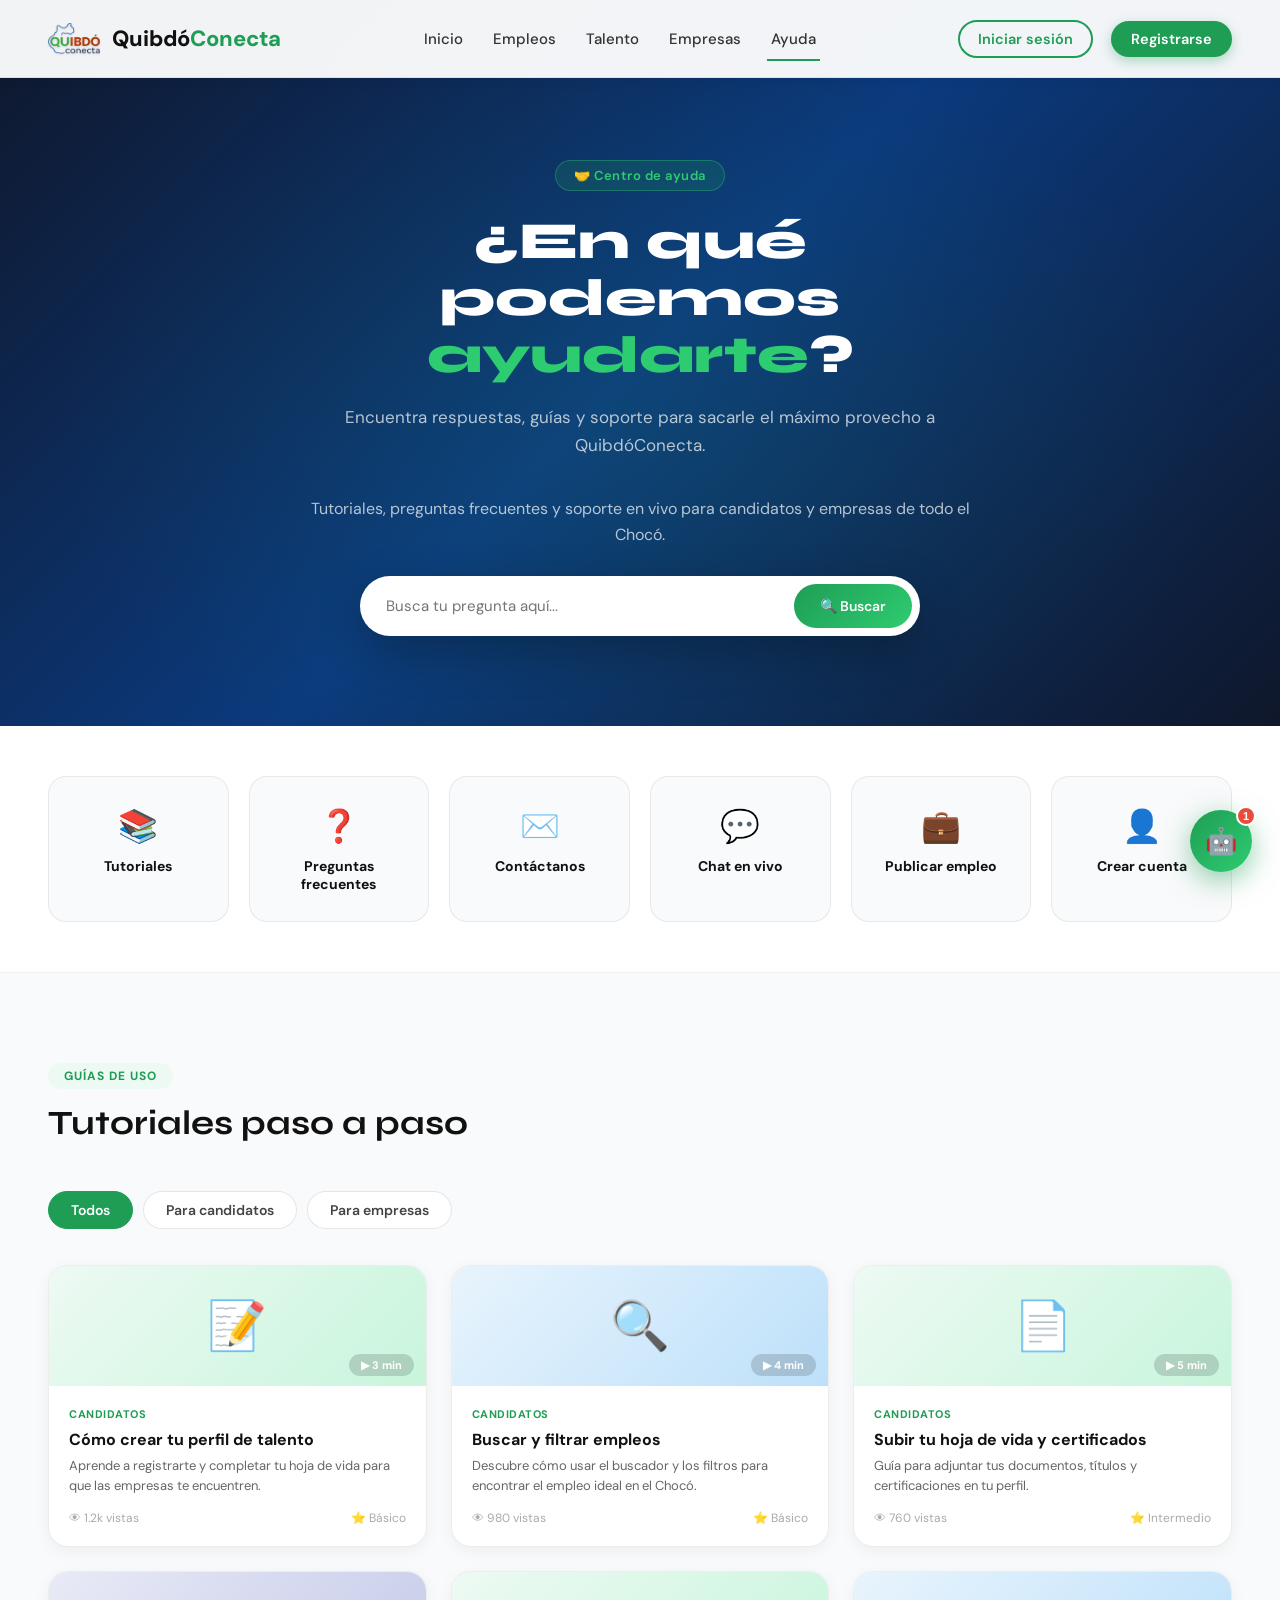
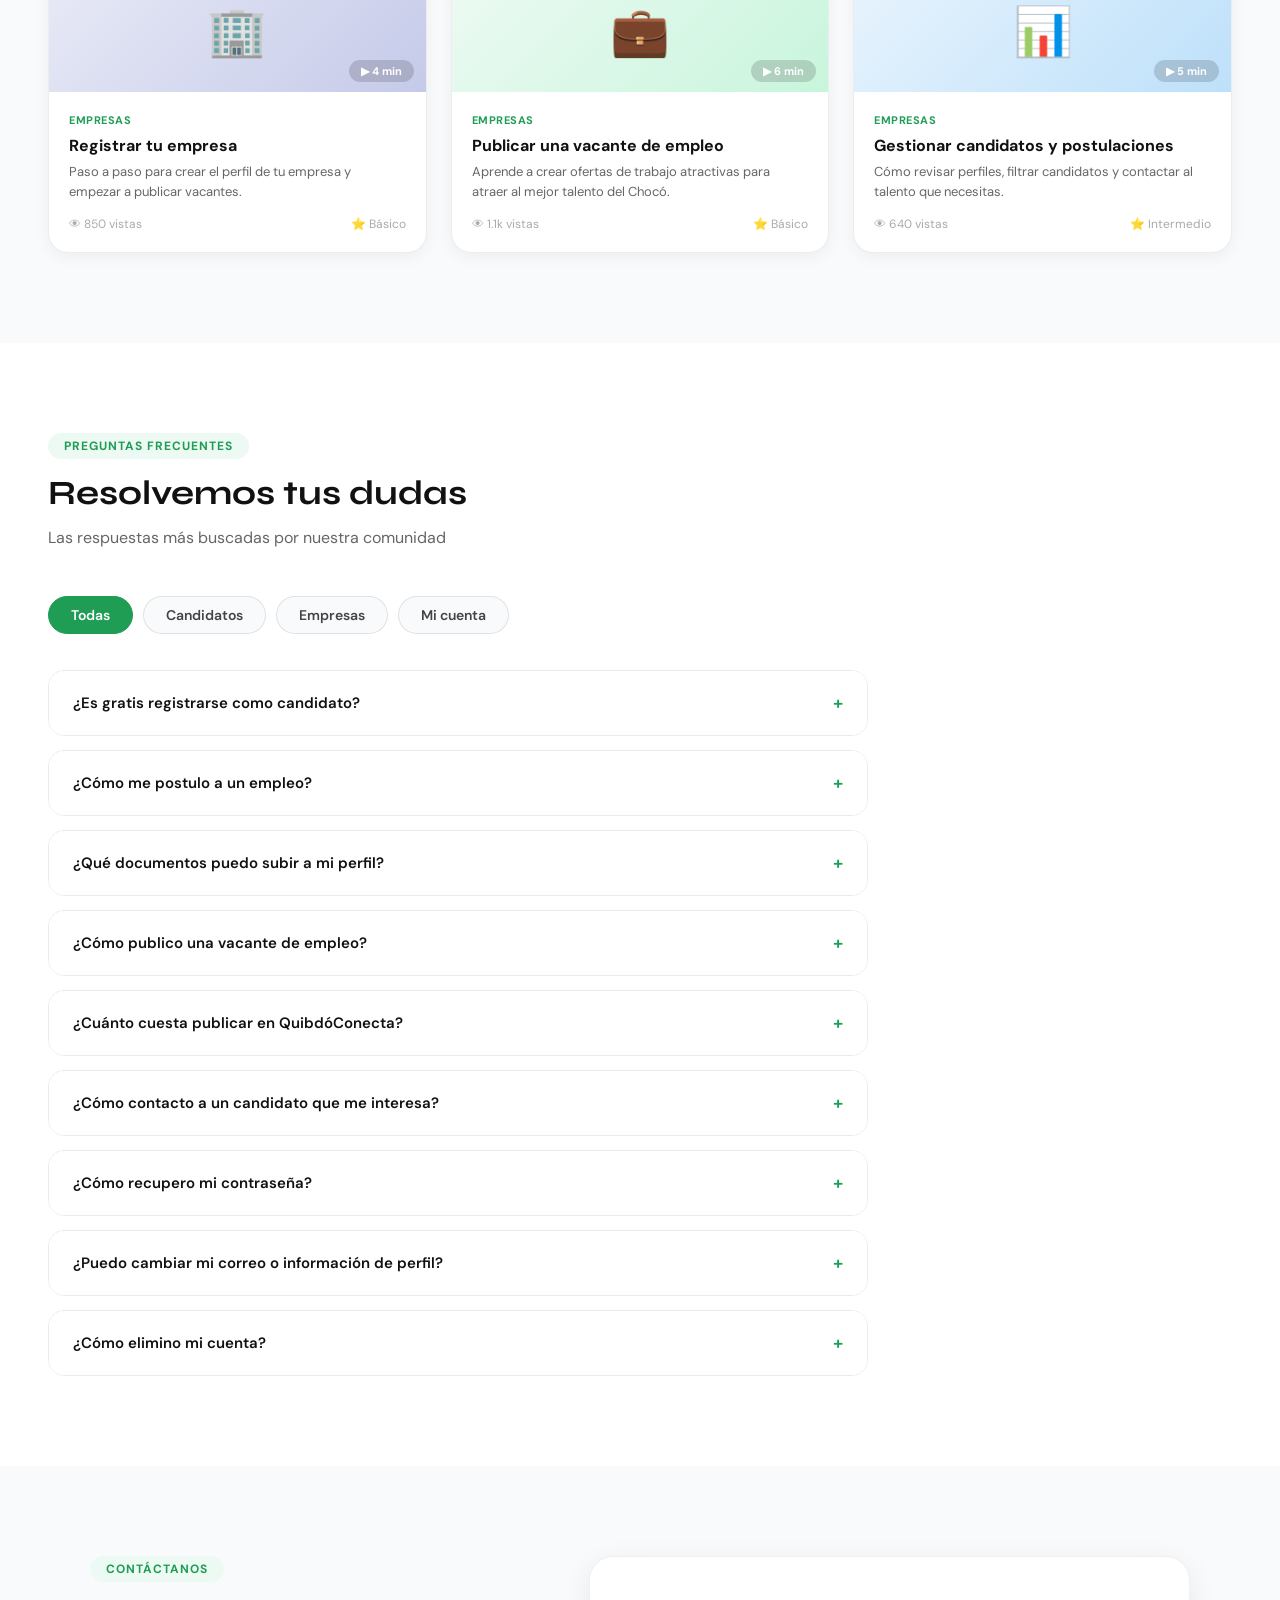
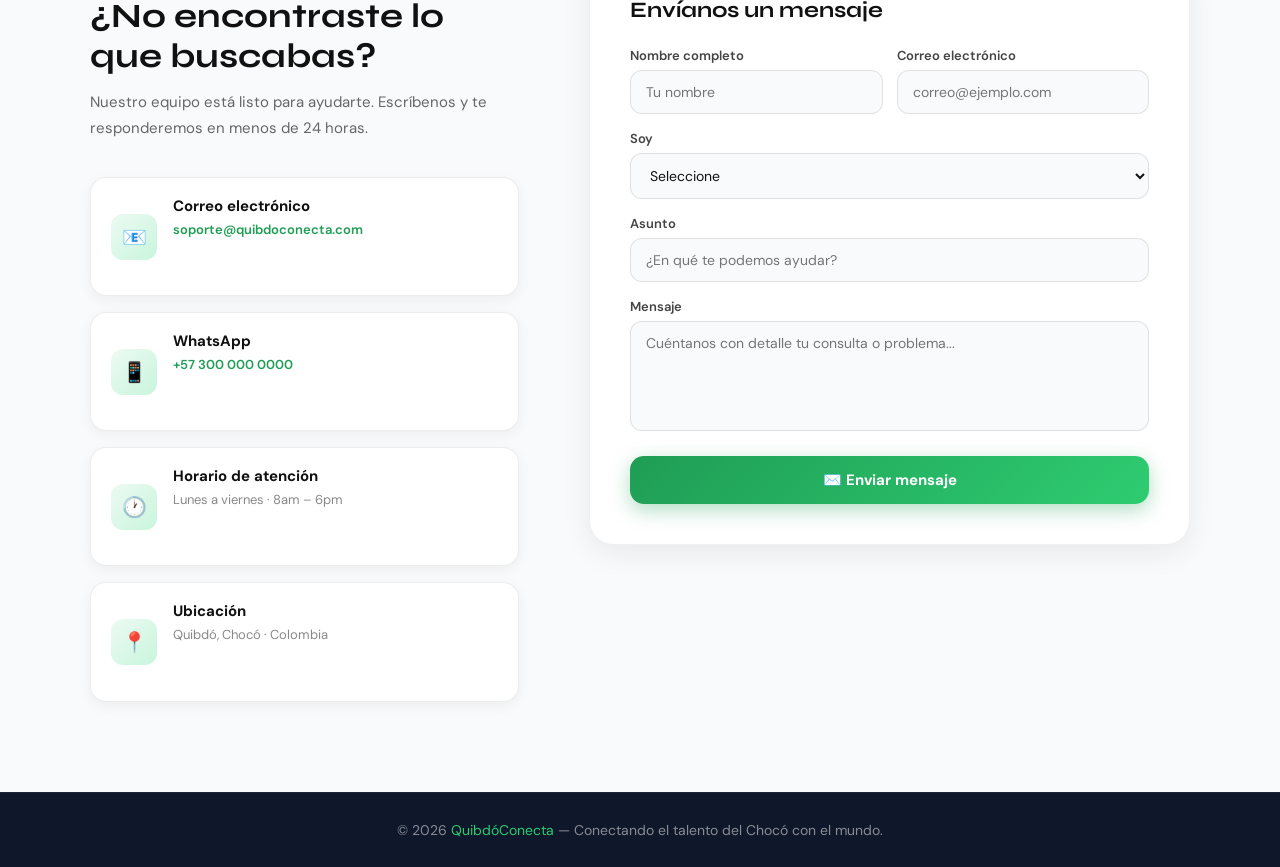
==== Ayuda.html @ 6fc1d9a3 "Proyecto sin API key" ====
<!DOCTYPE html>
<html lang="es">

<head>
    <meta charset="UTF-8">
    <meta name="viewport" content="width=device-width, initial-scale=1.0">
    <title>Ayuda - Quibdó Conecta</title>
    <link rel="icon" href="Imagenes/quibdo1-removebg-preview.png">
    <link href="https://fonts.googleapis.com/css2?family=Syne:wght@700;800&family=DM+Sans:wght@400;500;600&display=swap"
        rel="stylesheet">
    <style>
        * {
            margin: 0;
            padding: 0;
            box-sizing: border-box;
        }

        body {
            font-family: 'DM Sans', Arial, sans-serif;
            background: #f9fafb;
            color: #111;
        }

        /* ========================= NAVBAR ========================= */
        .navbar {
            position: fixed;
            top: 0;
            left: 0;
            width: 100%;
            height: 78px;
            display: flex;
            align-items: center;
            justify-content: space-between;
            padding: 0 48px;
            background: rgba(255, 255, 255, 0.95);
            backdrop-filter: blur(10px);
            border-bottom: 1px solid rgba(0, 0, 0, 0.08);
            box-shadow: 0 2px 12px rgba(0, 0, 0, 0.05);
            z-index: 1000;
            transition: box-shadow 0.3s;
        }

        .navbar.abajo {
            box-shadow: 0 4px 24px rgba(0, 0, 0, 0.13);
        }

        .nav-left {
            display: flex;
            align-items: center;
            gap: 12px;
        }

        .logo {
            width: 52px;
            height: auto;
            filter: drop-shadow(0 1px 1px rgba(0, 0, 0, 0.15));
        }

        .brand {
            font-size: 22px;
            font-weight: 800;
            color: #111;
        }

        .brand span {
            color: #1f9d55;
        }

        .nav-center {
            display: flex;
            align-items: center;
            gap: 22px;
            flex: 1;
            justify-content: center;
        }

        .nav-center a {
            color: #333;
            text-decoration: none;
            font-size: 15px;
            font-weight: 500;
            padding: 6px 4px;
            position: relative;
        }

        .nav-center a::after {
            content: "";
            position: absolute;
            left: 0;
            bottom: -6px;
            width: 0%;
            height: 2px;
            background: #1f9d55;
            transition: width 0.3s ease;
        }

        .nav-center a:hover::after,
        .nav-center a.active::after {
            width: 100%;
        }

        .nav-center .highlight {
            background: linear-gradient(135deg, #1f9d55, #2ecc71);
            color: white !important;
            padding: 9px 20px;
            border-radius: 25px;
            font-weight: 600;
            box-shadow: 0 4px 12px rgba(31, 157, 85, 0.35);
        }

        .nav-center .highlight::after {
            display: none;
        }

        .nav-right {
            display: flex;
            align-items: center;
            gap: 18px;
        }

        .login {
            color: #1f9d55;
            text-decoration: none;
            font-size: 14.5px;
            font-weight: 600;
            padding: 8px 18px;
            border: 2px solid #1f9d55;
            border-radius: 30px;
            transition: all 0.3s;
        }

        .login:hover {
            background: #1f9d55;
            color: white;
        }

        .register {
            background: #1f9d55;
            color: white;
            padding: 9px 20px;
            border-radius: 25px;
            text-decoration: none;
            font-weight: 600;
            font-size: 14.5px;
            box-shadow: 0 4px 12px rgba(31, 157, 85, 0.35);
        }

        .register:hover {
            background: #166f3d;
        }

        /* ========================= HERO ========================= */
        .hero-ayuda {
            padding: 160px 48px 90px;
            background: linear-gradient(135deg, #0f172a 0%, #0b3a7e 50%, #0f172a 100%);
            text-align: center;
            position: relative;
            overflow: hidden;
        }

        .hero-ayuda::before {
            content: '';
            position: absolute;
            inset: 0;
            background: radial-gradient(ellipse at 50% 60%, rgba(31, 157, 85, 0.12) 0%, transparent 65%);
        }

        .hero-ayuda-content {
            position: relative;
            z-index: 2;
            max-width: 680px;
            margin: 0 auto;
        }

        .hero-badge {
            display: inline-block;
            background: rgba(31, 157, 85, 0.2);
            border: 1px solid rgba(46, 204, 113, 0.35);
            color: #2ecc71;
            font-size: 13px;
            font-weight: 600;
            padding: 6px 18px;
            border-radius: 30px;
            margin-bottom: 22px;
            letter-spacing: 0.5px;
        }

        .hero-ayuda h1 {
            font-family: 'Syne', sans-serif;
            font-size: 52px;
            font-weight: 800;
            color: white;
            line-height: 1.1;
            margin-bottom: 18px;
        }

        .hero-ayuda h1 span {
            color: #2ecc71;
        }

        .hero-ayuda p {
            font-size: 17px;
            color: rgba(255, 255, 255, 0.7);
            margin-bottom: 36px;
            line-height: 1.7;
        }

        /* BUSCADOR AYUDA */
        .search-ayuda {
            display: flex;
            align-items: center;
            background: white;
            border-radius: 50px;
            padding: 8px;
            max-width: 560px;
            margin: 0 auto;
            box-shadow: 0 16px 45px rgba(0, 0, 0, 0.25);
        }

        .search-ayuda input {
            flex: 1;
            border: none;
            outline: none;
            padding: 12px 18px;
            font-size: 15px;
            font-family: 'DM Sans', sans-serif;
            color: #222;
            background: transparent;
        }

        .search-ayuda button {
            background: linear-gradient(135deg, #1f9d55, #2ecc71);
            color: white;
            border: none;
            border-radius: 40px;
            padding: 13px 26px;
            font-size: 14px;
            font-weight: 600;
            cursor: pointer;
            font-family: 'DM Sans', sans-serif;
            transition: opacity 0.2s;
        }

        .search-ayuda button:hover {
            opacity: 0.9;
        }

        /* ACCESOS RÁPIDOS */
        .accesos {
            background: white;
            padding: 50px 48px;
            display: grid;
            grid-template-columns: repeat(auto-fit, minmax(160px, 1fr));
            gap: 20px;
            border-bottom: 1px solid rgba(0, 0, 0, 0.06);
        }

        .acceso-card {
            text-align: center;
            padding: 28px 16px;
            border-radius: 18px;
            border: 1px solid rgba(0, 0, 0, 0.07);
            background: #f9fafb;
            text-decoration: none;
            color: #111;
            transition: all 0.3s;
            cursor: pointer;
        }

        .acceso-card:hover {
            background: #edfaf3;
            border-color: #1f9d55;
            transform: translateY(-4px);
            box-shadow: 0 10px 25px rgba(31, 157, 85, 0.12);
        }

        .acceso-card .acc-icon {
            font-size: 32px;
            margin-bottom: 10px;
            display: block;
        }

        .acceso-card h4 {
            font-size: 14px;
            font-weight: 700;
        }

        /* ========================= TUTORIALES ========================= */
        .tutoriales {
            padding: 90px 48px;
            background: #f9fafb;
        }

        .section-label {
            display: inline-block;
            background: #edfaf3;
            color: #1f9d55;
            font-size: 12px;
            font-weight: 700;
            padding: 5px 16px;
            border-radius: 20px;
            text-transform: uppercase;
            letter-spacing: 1px;
            margin-bottom: 14px;
        }

        .section-header {
            display: flex;
            justify-content: space-between;
            align-items: flex-end;
            margin-bottom: 48px;
            flex-wrap: wrap;
            gap: 14px;
        }

        .section-header h2 {
            font-family: 'Syne', sans-serif;
            font-size: 34px;
        }

        /* TABS TUTORIALES */
        .tutorial-tabs {
            display: flex;
            gap: 10px;
            margin-bottom: 36px;
            flex-wrap: wrap;
        }

        .ttab {
            padding: 9px 22px;
            border-radius: 25px;
            border: 1px solid rgba(0, 0, 0, 0.1);
            background: white;
            font-size: 14px;
            font-weight: 600;
            cursor: pointer;
            font-family: 'DM Sans', sans-serif;
            transition: all 0.2s;
            color: #444;
        }

        .ttab.active,
        .ttab:hover {
            background: #1f9d55;
            color: white;
            border-color: #1f9d55;
        }

        .tutoriales-grid {
            display: grid;
            grid-template-columns: repeat(auto-fit, minmax(280px, 1fr));
            gap: 24px;
        }

        .tutorial-card {
            background: white;
            border-radius: 20px;
            overflow: hidden;
            border: 1px solid rgba(0, 0, 0, 0.07);
            box-shadow: 0 4px 16px rgba(0, 0, 0, 0.05);
            transition: all 0.3s;
            cursor: pointer;
        }

        .tutorial-card:hover {
            transform: translateY(-5px);
            box-shadow: 0 14px 36px rgba(0, 0, 0, 0.1);
        }

        .tutorial-thumb {
            height: 120px;
            display: flex;
            align-items: center;
            justify-content: center;
            font-size: 48px;
            position: relative;
        }

        .tutorial-thumb.verde {
            background: linear-gradient(135deg, #edfaf3, #c8f5dc);
        }

        .tutorial-thumb.azul {
            background: linear-gradient(135deg, #e8f4fd, #bde0fa);
        }

        .tutorial-thumb.oscuro {
            background: linear-gradient(135deg, #e8eaf6, #c5cae9);
        }

        .tutorial-thumb .play-btn {
            position: absolute;
            bottom: 10px;
            right: 12px;
            background: rgba(0, 0, 0, 0.15);
            color: white;
            border-radius: 20px;
            padding: 4px 12px;
            font-size: 11px;
            font-weight: 700;
        }

        .tutorial-body {
            padding: 20px;
        }

        .tutorial-body .tcat {
            font-size: 11px;
            font-weight: 700;
            color: #1f9d55;
            text-transform: uppercase;
            letter-spacing: 0.5px;
            margin-bottom: 6px;
        }

        .tutorial-body h3 {
            font-size: 16px;
            font-weight: 700;
            margin-bottom: 6px;
        }

        .tutorial-body p {
            font-size: 13px;
            color: #666;
            line-height: 1.55;
        }

        .tutorial-body .tmeta {
            display: flex;
            justify-content: space-between;
            margin-top: 14px;
            font-size: 12px;
            color: #aaa;
        }

        /* ========================= FAQ ========================= */
        .faq {
            padding: 90px 48px;
            background: white;
        }

        .faq h2 {
            font-family: 'Syne', sans-serif;
            font-size: 34px;
            margin-bottom: 14px;
        }

        .faq .subtitulo {
            color: #666;
            font-size: 16px;
            margin-bottom: 48px;
        }

        .faq-tabs {
            display: flex;
            gap: 10px;
            margin-bottom: 36px;
            flex-wrap: wrap;
        }

        .ftab {
            padding: 9px 22px;
            border-radius: 25px;
            border: 1px solid rgba(0, 0, 0, 0.1);
            background: #f9fafb;
            font-size: 14px;
            font-weight: 600;
            cursor: pointer;
            font-family: 'DM Sans', sans-serif;
            transition: all 0.2s;
            color: #444;
        }

        .ftab.active,
        .ftab:hover {
            background: #1f9d55;
            color: white;
            border-color: #1f9d55;
        }

        .faq-lista {
            max-width: 820px;
            display: flex;
            flex-direction: column;
            gap: 14px;
        }

        .faq-item {
            border: 1px solid rgba(0, 0, 0, 0.08);
            border-radius: 16px;
            overflow: hidden;
            transition: box-shadow 0.3s;
        }

        .faq-item:hover {
            box-shadow: 0 6px 20px rgba(0, 0, 0, 0.08);
        }

        .faq-pregunta {
            display: flex;
            justify-content: space-between;
            align-items: center;
            padding: 20px 24px;
            cursor: pointer;
            background: white;
            transition: background 0.2s;
            font-weight: 600;
            font-size: 15px;
            gap: 16px;
        }

        .faq-pregunta:hover {
            background: #f9fafb;
        }

        .faq-pregunta.open {
            background: #edfaf3;
            color: #1f9d55;
        }

        .faq-icono {
            font-size: 18px;
            transition: transform 0.3s;
            flex-shrink: 0;
            color: #1f9d55;
        }

        .faq-pregunta.open .faq-icono {
            transform: rotate(45deg);
        }

        .faq-respuesta {
            display: none;
            padding: 0 24px 20px;
            font-size: 14px;
            color: #555;
            line-height: 1.7;
            background: white;
        }

        .faq-respuesta.open {
            display: block;
        }

        /* ========================= CONTACTO ========================= */
        .contacto {
            padding: 90px 48px;
            background: #f9fafb;
        }

        .contacto-inner {
            max-width: 1100px;
            margin: 0 auto;
            display: grid;
            grid-template-columns: 1fr 1.4fr;
            gap: 70px;
            align-items: start;
        }

        .contacto-info h2 {
            font-family: 'Syne', sans-serif;
            font-size: 34px;
            margin-bottom: 14px;
        }

        .contacto-info p {
            color: #666;
            font-size: 15px;
            line-height: 1.7;
            margin-bottom: 36px;
        }

        .contacto-opciones {
            display: flex;
            flex-direction: column;
            gap: 16px;
        }

        .contacto-opcion {
            display: flex;
            align-items: center;
            gap: 16px;
            background: white;
            border-radius: 16px;
            padding: 18px 20px;
            border: 1px solid rgba(0, 0, 0, 0.07);
            box-shadow: 0 4px 14px rgba(0, 0, 0, 0.05);
            transition: all 0.3s;
        }

        .contacto-opcion:hover {
            border-color: #1f9d55;
            transform: translateX(4px);
        }

        .cop-icon {
            width: 46px;
            height: 46px;
            border-radius: 12px;
            background: linear-gradient(135deg, #edfaf3, #c8f5dc);
            display: flex;
            align-items: center;
            justify-content: center;
            font-size: 20px;
            flex-shrink: 0;
        }

        .cop-texto h4 {
            font-size: 15px;
            font-weight: 700;
            margin-bottom: 3px;
        }

        .cop-texto p {
            font-size: 13px;
            color: #888;
        }

        .cop-texto a {
            color: #1f9d55;
            text-decoration: none;
            font-weight: 600;
        }

        /* FORMULARIO CONTACTO */
        .contacto-form {
            background: white;
            border-radius: 24px;
            padding: 40px;
            box-shadow: 0 8px 30px rgba(0, 0, 0, 0.07);
            border: 1px solid rgba(0, 0, 0, 0.06);
        }

        .contacto-form h3 {
            font-family: 'Syne', sans-serif;
            font-size: 22px;
            margin-bottom: 24px;
        }

        .cf-row {
            display: flex;
            gap: 14px;
            flex-wrap: wrap;
        }

        .cf-group {
            flex: 1;
            min-width: 180px;
            margin-bottom: 16px;
        }

        .cf-group.full {
            flex: 0 0 100%;
        }

        .cf-group label {
            display: block;
            margin-bottom: 6px;
            font-size: 13px;
            font-weight: 600;
            color: #444;
        }

        .cf-group input,
        .cf-group select,
        .cf-group textarea {
            width: 100%;
            padding: 12px 15px;
            border: 1px solid rgba(0, 0, 0, 0.1);
            border-radius: 12px;
            background: #f9fafb;
            color: #111;
            font-size: 14px;
            font-family: 'DM Sans', sans-serif;
            outline: none;
            transition: border-color 0.3s, background 0.3s;
        }

        .cf-group input:focus,
        .cf-group select:focus,
        .cf-group textarea:focus {
            border-color: #1f9d55;
            background: #edfaf3;
        }

        .cf-group textarea {
            resize: none;
            height: 110px;
        }

        .btn-enviar {
            width: 100%;
            padding: 14px;
            border: none;
            border-radius: 14px;
            background: linear-gradient(135deg, #1f9d55, #2ecc71);
            color: white;
            font-size: 15px;
            font-weight: 700;
            font-family: 'DM Sans', sans-serif;
            cursor: pointer;
            transition: all 0.3s;
            box-shadow: 0 6px 20px rgba(31, 157, 85, 0.35);
            margin-top: 4px;
        }

        .btn-enviar:hover {
            transform: translateY(-2px);
            box-shadow: 0 10px 28px rgba(31, 157, 85, 0.5);
        }

        .form-success {
            display: none;
            text-align: center;
            padding: 20px;
            animation: fadeInUp 0.4s ease both;
        }

        .form-success .check {
            font-size: 44px;
            margin-bottom: 12px;
        }

        .form-success h4 {
            font-family: 'Syne', sans-serif;
            font-size: 20px;
            color: #1f9d55;
            margin-bottom: 8px;
        }

        .form-success p {
            font-size: 14px;
            color: #666;
        }

        @keyframes fadeInUp {
            from {
                opacity: 0;
                transform: translateY(20px);
            }

            to {
                opacity: 1;
                transform: translateY(0);
            }
        }

        /* ========================= CHAT WIDGET IA ========================= */
        .chat-btn {
            position: fixed;
            bottom: 28px;
            right: 28px;
            z-index: 999;
            width: 62px;
            height: 62px;
            border-radius: 50%;
            background: linear-gradient(135deg, #1f9d55, #2ecc71);
            display: flex;
            align-items: center;
            justify-content: center;
            font-size: 26px;
            cursor: pointer;
            box-shadow: 0 8px 28px rgba(31, 157, 85, 0.5);
            transition: transform 0.3s, box-shadow 0.3s;
            border: none;
        }
        .chat-btn:hover { transform: scale(1.1); box-shadow: 0 12px 36px rgba(31,157,85,.6); }

        .chat-badge {
            position: absolute; top: -4px; right: -4px;
            background: #e74c3c; color: white;
            width: 20px; height: 20px; border-radius: 50%;
            font-size: 11px; font-weight: 700;
            display: flex; align-items: center; justify-content: center;
            border: 2px solid white;
        }

        .chat-window {
            position: fixed;
            bottom: 104px; right: 28px;
            z-index: 998;
            width: 380px;
            max-height: 580px;
            border-radius: 22px;
            background: white;
            box-shadow: 0 24px 70px rgba(0,0,0,.22);
            border: 1px solid rgba(0,0,0,.08);
            overflow: hidden;
            display: none;
            flex-direction: column;
            animation: fadeInUp 0.3s ease both;
        }

        .chat-header {
            background: linear-gradient(135deg, #1f9d55, #2ecc71);
            padding: 16px 20px;
            display: flex; align-items: center; gap: 12px;
            flex-shrink: 0;
        }
        .chat-header .avatar {
            width: 40px; height: 40px; border-radius: 50%;
            background: rgba(255,255,255,.2);
            display: flex; align-items: center; justify-content: center;
            font-size: 20px; flex-shrink: 0;
            box-shadow: 0 2px 8px rgba(0,0,0,.15);
        }
        .chat-header-info h4 { color: white; font-size: 15px; font-weight: 700; }
        .chat-header-info p  { color: rgba(255,255,255,.85); font-size: 11px; margin-top: 1px; }

        .chat-header-actions { margin-left: auto; display: flex; gap: 8px; align-items: center; }

        .chat-clear-btn {
            background: rgba(255,255,255,.18); border: none; color: white;
            font-size: 13px; cursor: pointer; padding: 5px 10px;
            border-radius: 12px; font-family: 'DM Sans',sans-serif;
            font-weight: 600; transition: background .2s;
            white-space: nowrap;
        }
        .chat-clear-btn:hover { background: rgba(255,255,255,.3); }

        .chat-close {
            background: none; border: none; color: white;
            font-size: 20px; cursor: pointer; padding: 4px;
            line-height: 1;
        }

        /* Indicador web search */
        .chat-web-indicator {
            display: flex; align-items: center; gap: 6px;
            padding: 6px 14px;
            background: linear-gradient(90deg, #edfaf3, #f0fdf4);
            border-bottom: 1px solid rgba(31,157,85,.12);
            font-size: 11px; color: #1f9d55; font-weight: 600;
            flex-shrink: 0;
        }
        .chat-web-dot {
            width: 7px; height: 7px; border-radius: 50%;
            background: #2ecc71;
            box-shadow: 0 0 0 2px rgba(46,204,113,.3);
            animation: pulse-dot 2s ease-in-out infinite;
        }
        @keyframes pulse-dot {
            0%,100% { box-shadow: 0 0 0 2px rgba(46,204,113,.3); }
            50%      { box-shadow: 0 0 0 5px rgba(46,204,113,.15); }
        }

        .chat-messages {
            padding: 16px;
            flex: 1;
            min-height: 260px;
            max-height: 340px;
            overflow-y: auto;
            display: flex;
            flex-direction: column;
            gap: 10px;
            background: #f9fafb;
            scroll-behavior: smooth;
        }
        .chat-messages::-webkit-scrollbar { width: 4px; }
        .chat-messages::-webkit-scrollbar-track { background: transparent; }
        .chat-messages::-webkit-scrollbar-thumb { background: rgba(0,0,0,.12); border-radius: 4px; }

        .chat-msg { max-width: 85%; }
        .chat-msg.bot  { align-self: flex-start; }
        .chat-msg.user { align-self: flex-end; }

        .chat-msg .bubble {
            padding: 10px 14px;
            border-radius: 16px;
            font-size: 13px;
            line-height: 1.6;
        }
        .chat-msg.bot .bubble {
            background: white; color: #111;
            border: 1px solid rgba(0,0,0,.08);
            border-bottom-left-radius: 4px;
            box-shadow: 0 2px 8px rgba(0,0,0,.05);
        }
        .chat-msg.user .bubble {
            background: linear-gradient(135deg, #1f9d55, #2ecc71);
            color: white; border-bottom-right-radius: 4px;
        }
        .chat-msg .time { font-size: 10px; color: #bbb; margin-top: 3px; padding: 0 4px; }
        .chat-msg.user .time { text-align: right; }

        /* Source chips */
        .chat-sources {
            display: flex; flex-wrap: wrap; gap: 5px;
            margin-top: 7px; padding: 0 2px;
        }
        .chat-source-chip {
            display: inline-flex; align-items: center; gap: 4px;
            font-size: 10px; font-weight: 600; padding: 3px 9px;
            border-radius: 20px; border: 1px solid rgba(31,157,85,.25);
            background: #edfaf3; color: #1f9d55;
            text-decoration: none; cursor: pointer;
            transition: all .2s; white-space: nowrap;
        }
        .chat-source-chip:hover { background: #1f9d55; color: white; border-color: #1f9d55; }

        /* Typing indicator */
        .chat-typing {
            align-self: flex-start;
            display: flex; align-items: center; gap: 5px;
            background: white; border: 1px solid rgba(0,0,0,.08);
            padding: 10px 14px; border-radius: 16px;
            border-bottom-left-radius: 4px;
            box-shadow: 0 2px 8px rgba(0,0,0,.05);
        }
        .chat-typing span {
            width: 7px; height: 7px; border-radius: 50%;
            background: #1f9d55; display: block;
            animation: typing-bounce 1.2s ease-in-out infinite;
        }
        .chat-typing span:nth-child(2) { animation-delay: .2s; }
        .chat-typing span:nth-child(3) { animation-delay: .4s; }
        @keyframes typing-bounce {
            0%,80%,100% { transform: translateY(0); opacity: .5; }
            40%          { transform: translateY(-6px); opacity: 1; }
        }

        /* Searching indicator */
        .chat-searching {
            align-self: flex-start;
            display: flex; align-items: center; gap: 8px;
            background: #edfaf3; border: 1px solid rgba(31,157,85,.2);
            padding: 9px 14px; border-radius: 16px;
            border-bottom-left-radius: 4px;
            font-size: 12px; color: #1f9d55; font-weight: 600;
        }
        .chat-search-spin {
            width: 14px; height: 14px; border-radius: 50%;
            border: 2px solid rgba(31,157,85,.3);
            border-top-color: #1f9d55;
            animation: spin .7s linear infinite;
        }
        @keyframes spin { to { transform: rotate(360deg); } }

        .chat-options {
            padding: 10px 16px;
            display: flex; flex-wrap: wrap; gap: 7px;
            background: #f9fafb;
            border-top: 1px solid rgba(0,0,0,.06);
            flex-shrink: 0;
        }
        .chat-opt {
            background: white; border: 1px solid rgba(31,157,85,.3);
            color: #1f9d55; padding: 6px 13px; border-radius: 20px;
            font-size: 12px; font-weight: 600; cursor: pointer;
            font-family: 'DM Sans',sans-serif; transition: all .2s;
        }
        .chat-opt:hover { background: #1f9d55; color: white; }

        .chat-input-row {
            display: flex; gap: 8px;
            padding: 12px 14px;
            border-top: 1px solid rgba(0,0,0,.07);
            background: white; flex-shrink: 0;
            align-items: flex-end;
        }
        .chat-input-row textarea {
            flex: 1; border: 1px solid rgba(0,0,0,.1);
            border-radius: 16px; padding: 10px 14px;
            font-size: 13px; font-family: 'DM Sans',sans-serif;
            outline: none; transition: border-color .2s;
            resize: none; min-height: 38px; max-height: 90px;
            line-height: 1.45; overflow-y: auto;
        }
        .chat-input-row textarea:focus { border-color: #1f9d55; }
        .chat-send {
            background: linear-gradient(135deg, #1f9d55, #2ecc71);
            border: none; border-radius: 50%;
            width: 38px; height: 38px; min-width: 38px;
            display: flex; align-items: center; justify-content: center;
            cursor: pointer; flex-shrink: 0; transition: transform .2s, opacity .2s;
        }
        .chat-send:hover { transform: scale(1.1); }
        .chat-send:disabled { opacity: .45; cursor: not-allowed; transform: none; }

        /* ========================= FOOTER ========================= */
        footer {
            background: #0f172a;
            border-top: 1px solid rgba(255, 255, 255, 0.06);
            color: rgba(255, 255, 255, 0.5);
            text-align: center;
            padding: 28px 48px;
            font-size: 14px;
        }

        footer span {
            color: #2ecc71;
        }


        /* ── HAMBURGER ── */
        .hamburger {
            display: none;
            flex-direction: column;
            gap: 5px;
            cursor: pointer;
            background: none;
            border: none;
            padding: 4px;
        }

        .hamburger span {
            display: block;
            width: 26px;
            height: 2.5px;
            background: #111;
            border-radius: 4px;
            transition: all .35s;
        }

        .hamburger.open span:nth-child(1) {
            transform: translateY(7.5px) rotate(45deg);
        }

        .hamburger.open span:nth-child(2) {
            opacity: 0;
            transform: scaleX(0);
        }

        .hamburger.open span:nth-child(3) {
            transform: translateY(-7.5px) rotate(-45deg);
        }

        .mobile-menu {
            display: none;
            position: fixed;
            top: 78px;
            left: 0;
            width: 100%;
            background: white;
            border-bottom: 1px solid rgba(0, 0, 0, 0.08);
            box-shadow: 0 12px 32px rgba(0, 0, 0, 0.12);
            flex-direction: column;
            padding: 20px 24px;
            gap: 6px;
            z-index: 999;
            animation: slideDown .3s ease;
        }

        .mobile-menu.open {
            display: flex;
        }

        @keyframes slideDown {
            from {
                opacity: 0;
                transform: translateY(-12px)
            }

            to {
                opacity: 1;
                transform: translateY(0)
            }
        }

        .mobile-menu a {
            color: #333;
            text-decoration: none;
            font-size: 16px;
            font-weight: 500;
            padding: 12px 0;
            border-bottom: 1px solid rgba(0, 0, 0, 0.06);
        }

        .mobile-menu a:last-child {
            border-bottom: none;
        }

        .mobile-menu a.highlight-m {
            color: #1f9d55;
            font-weight: 700;
        }

        .mobile-auth {
            display: flex;
            gap: 12px;
            margin-top: 14px;
        }

        .mobile-auth a {
            flex: 1;
            text-align: center;
            padding: 11px;
            border-radius: 25px;
            font-weight: 600;
            font-size: 15px;
            text-decoration: none;
        }

        .mobile-auth .m-login {
            border: 2px solid #1f9d55;
            color: #1f9d55;
        }

        .mobile-auth .m-reg {
            background: #1f9d55;
            color: white;
        }

        /* ── SCROLL REVEAL BIDIRECCIONAL ── */
        .reveal {
            opacity: 0;
            transform: translateY(36px);
            transition: opacity .65s ease, transform .65s ease;
        }

        .reveal.visible {
            opacity: 1;
            transform: translateY(0);
        }

        /* ========================= RESPONSIVE ========================= */

        /* ── RESPONSIVE HERO COMPLETO 2026 ── */
        @media (max-width: 1200px) {
            .hero-ayuda h1 {
                font-size: 44px;
            }

            .navbar {
                padding: 0 32px;
            }
        }

        @media (max-width: 900px) {
            .hero-ayuda {
                padding: 140px 32px 80px;
            }

            .hero-ayuda h1 {
                font-size: 36px;
            }

            .contacto-inner {
                grid-template-columns: 1fr;
                gap: 40px;
            }
        }

        @media (max-width: 768px) {
            .navbar {
                padding: 0 20px;
            }

            .nav-center,
            .nav-right {
                display: none;
            }

            .hamburger {
                display: flex;
            }

            .hero-ayuda {
                padding: 110px 20px 70px;
            }

            .hero-ayuda h1 {
                font-size: 28px;
            }

            .accesos,
            .tutoriales,
            .faq,
            .contacto {
                padding: 55px 20px;
            }

            .tutoriales-grid,
            .accesos {
                grid-template-columns: 1fr 1fr;
            }

            .search-ayuda {
                flex-wrap: wrap;
                border-radius: 16px;
                padding: 8px;
            }

            .search-ayuda button {
                width: 100%;
                border-radius: 12px;
                margin-top: 6px;
            }

            .chat-window {
                width: calc(100vw - 40px);
                right: 12px;
            }

            .faq-lista {
                max-width: 100%;
            }
        }

        @media (max-width: 600px) {
            .hero-ayuda h1 {
                font-size: 24px;
            }

            .accesos {
                grid-template-columns: repeat(3, 1fr);
            }

            .tutoriales-grid {
                grid-template-columns: 1fr;
            }

            .cf-row {
                flex-direction: column;
            }
        }

        @media (max-width: 480px) {
            .hero-ayuda h1 {
                font-size: 20px;
            }

            .accesos {
                grid-template-columns: 1fr 1fr;
            }

            .contacto-form {
                padding: 24px 18px;
            }

            .chat-btn {
                width: 52px;
                height: 52px;
                font-size: 22px;
                bottom: 18px;
                right: 18px;
            }
        }
    </style>
</head>

<body>

    <!-- NAVBAR -->
    <header class="navbar">
        <div class="nav-left">
            <img src="Imagenes/Quibdo.png" alt="Quibdó Conecta" class="logo">
            <span class="brand">Quibdó<span>Conecta</span></span>
        </div>
        <nav class="nav-center">
            <a href="index.html">Inicio</a>
            <a href="Empleo.php">Empleos</a>
            <a href="talentos.php">Talento</a>
            <a href="empresas.php">Empresas</a>
            
            <a href="Ayuda.html" class="active">Ayuda</a>
        </nav>
        <div class="nav-right">
            <a href="inicio_sesion.php" class="login">Iniciar sesión</a>
            <a href="registro.php" class="register">Registrarse</a>
        </div>
        <button class="hamburger" id="hamburger" aria-label="Menú"><span></span><span></span><span></span></button>
    </header>

    <!-- MENÚ MÓVIL -->
    <div class="mobile-menu" id="mobileMenu">
        <a href="index.html">🏠 Inicio</a>
        <a href="Empleo.php">💼 Empleos</a>
        <a href="talentos.php">🌟 Talento</a>
        <a href="empresas.php">🏢 Empresas</a>
        
        <a href="Ayuda.html">❓ Ayuda</a>
        <div class="mobile-auth"><a href="inicio_sesion.php" class="m-login">Iniciar sesión</a><a href="registro.php"
                class="m-reg">Registrarse</a></div>
    </div>

    <!-- HERO -->
    <section class="hero-ayuda">
        <div class="hero-ayuda-content">
            <span class="hero-badge">🤝 Centro de ayuda</span>
            <h1>¿En qué podemos <span>ayudarte</span>?</h1>
            <p>Encuentra respuestas, guías y soporte para sacarle el máximo provecho a QuibdóConecta.</p>
            <p style="font-size:16px;color:rgba(255,255,255,0.7);margin-bottom:28px;line-height:1.6;">Tutoriales,
                preguntas frecuentes y soporte en vivo para candidatos y empresas de todo el Chocó.</p>
            <div class="search-ayuda">
                <input type="text" id="searchAyuda" placeholder="Busca tu pregunta aquí..." oninput="filtrarFAQ()">
                <button>🔍 Buscar</button>
            </div>
        </div>
    </section>

    <!-- ACCESOS RÁPIDOS -->
    <div class="accesos">
        <a class="acceso-card" href="#tutoriales">
            <span class="acc-icon">📚</span>
            <h4>Tutoriales</h4>
        </a>
        <a class="acceso-card" href="#faq">
            <span class="acc-icon">❓</span>
            <h4>Preguntas frecuentes</h4>
        </a>
        <a class="acceso-card" href="#contacto">
            <span class="acc-icon">✉️</span>
            <h4>Contáctanos</h4>
        </a>
        <a class="acceso-card" onclick="toggleChat()">
            <span class="acc-icon">💬</span>
            <h4>Chat en vivo</h4>
        </a>
        <a class="acceso-card" href="dashboard.php">
            <span class="acc-icon">💼</span>
            <h4>Publicar empleo</h4>
        </a>
        <a class="acceso-card" href="registro.php">
            <span class="acc-icon">👤</span>
            <h4>Crear cuenta</h4>
        </a>
    </div>

    <!-- TUTORIALES -->
    <section class="tutoriales" id="tutoriales">
        <div class="section-header">
            <div>
                <span class="section-label">Guías de uso</span>
                <h2>Tutoriales paso a paso</h2>
            </div>
        </div>

        <div class="tutorial-tabs">
            <button class="ttab active" onclick="filtrarTutoriales('todos', this)">Todos</button>
            <button class="ttab" onclick="filtrarTutoriales('candidatos', this)">Para candidatos</button>
            <button class="ttab" onclick="filtrarTutoriales('empresas', this)">Para empresas</button>
        </div>

        <div class="tutoriales-grid" id="tutorialesGrid">

            <div class="tutorial-card reveal" data-cat="candidatos">
                <div class="tutorial-thumb verde">📝<span class="play-btn">▶ 3 min</span></div>
                <div class="tutorial-body">
                    <p class="tcat">Candidatos</p>
                    <h3>Cómo crear tu perfil de talento</h3>
                    <p>Aprende a registrarte y completar tu hoja de vida para que las empresas te encuentren.</p>
                    <div class="tmeta"><span>👁 1.2k vistas</span><span>⭐ Básico</span></div>
                </div>
            </div>

            <div class="tutorial-card reveal" data-cat="candidatos">
                <div class="tutorial-thumb azul">🔍<span class="play-btn">▶ 4 min</span></div>
                <div class="tutorial-body">
                    <p class="tcat">Candidatos</p>
                    <h3>Buscar y filtrar empleos</h3>
                    <p>Descubre cómo usar el buscador y los filtros para encontrar el empleo ideal en el Chocó.</p>
                    <div class="tmeta"><span>👁 980 vistas</span><span>⭐ Básico</span></div>
                </div>
            </div>

            <div class="tutorial-card reveal" data-cat="candidatos">
                <div class="tutorial-thumb verde">📄<span class="play-btn">▶ 5 min</span></div>
                <div class="tutorial-body">
                    <p class="tcat">Candidatos</p>
                    <h3>Subir tu hoja de vida y certificados</h3>
                    <p>Guía para adjuntar tus documentos, títulos y certificaciones en tu perfil.</p>
                    <div class="tmeta"><span>👁 760 vistas</span><span>⭐ Intermedio</span></div>
                </div>
            </div>

            <div class="tutorial-card reveal" data-cat="empresas">
                <div class="tutorial-thumb oscuro">🏢<span class="play-btn">▶ 4 min</span></div>
                <div class="tutorial-body">
                    <p class="tcat">Empresas</p>
                    <h3>Registrar tu empresa</h3>
                    <p>Paso a paso para crear el perfil de tu empresa y empezar a publicar vacantes.</p>
                    <div class="tmeta"><span>👁 850 vistas</span><span>⭐ Básico</span></div>
                </div>
            </div>

            <div class="tutorial-card reveal" data-cat="empresas">
                <div class="tutorial-thumb verde">💼<span class="play-btn">▶ 6 min</span></div>
                <div class="tutorial-body">
                    <p class="tcat">Empresas</p>
                    <h3>Publicar una vacante de empleo</h3>
                    <p>Aprende a crear ofertas de trabajo atractivas para atraer al mejor talento del Chocó.</p>
                    <div class="tmeta"><span>👁 1.1k vistas</span><span>⭐ Básico</span></div>
                </div>
            </div>

            <div class="tutorial-card reveal" data-cat="empresas">
                <div class="tutorial-thumb azul">📊<span class="play-btn">▶ 5 min</span></div>
                <div class="tutorial-body">
                    <p class="tcat">Empresas</p>
                    <h3>Gestionar candidatos y postulaciones</h3>
                    <p>Cómo revisar perfiles, filtrar candidatos y contactar al talento que necesitas.</p>
                    <div class="tmeta"><span>👁 640 vistas</span><span>⭐ Intermedio</span></div>
                </div>
            </div>

        </div>
    </section>

    <!-- FAQ -->
    <section class="faq" id="faq">
        <span class="section-label">Preguntas frecuentes</span>
        <h2>Resolvemos tus dudas</h2>
        <p class="subtitulo">Las respuestas más buscadas por nuestra comunidad</p>

        <div class="faq-tabs">
            <button class="ftab active" onclick="filtrarFAQTab('todos', this)">Todas</button>
            <button class="ftab" onclick="filtrarFAQTab('candidatos', this)">Candidatos</button>
            <button class="ftab" onclick="filtrarFAQTab('empresas', this)">Empresas</button>
            <button class="ftab" onclick="filtrarFAQTab('cuenta', this)">Mi cuenta</button>
        </div>

        <div class="faq-lista" id="faqLista">

            <div class="faq-item reveal" data-cat="candidatos">
                <div class="faq-pregunta" onclick="toggleFAQ(this)">
                    ¿Es gratis registrarse como candidato?
                    <span class="faq-icono">+</span>
                </div>
                <div class="faq-respuesta">
                    Sí, completamente gratis. Crear tu perfil, subir tu hoja de vida y postularte a empleos no tiene
                    ningún costo. QuibdóConecta es una plataforma gratuita para todos los candidatos del Chocó.
                </div>
            </div>

            <div class="faq-item reveal" data-cat="candidatos">
                <div class="faq-pregunta" onclick="toggleFAQ(this)">
                    ¿Cómo me postulo a un empleo?
                    <span class="faq-icono">+</span>
                </div>
                <div class="faq-respuesta">
                    Primero crea tu perfil en QuibdóConecta. Luego busca el empleo que te interesa, haz clic en "Ver
                    detalles" y selecciona "Postularme". La empresa recibirá tu perfil y se pondrá en contacto contigo
                    directamente.
                </div>
            </div>

            <div class="faq-item reveal" data-cat="candidatos">
                <div class="faq-pregunta" onclick="toggleFAQ(this)">
                    ¿Qué documentos puedo subir a mi perfil?
                    <span class="faq-icono">+</span>
                </div>
                <div class="faq-respuesta">
                    Puedes subir tu hoja de vida en PDF, títulos o diplomas, certificados de cursos, cartas de
                    recomendación e incluso el link de tu portafolio. Todo desde la sección "Mi Hoja de Vida" en
                    Publicar Empleo.
                </div>
            </div>

            <div class="faq-item reveal" data-cat="empresas">
                <div class="faq-pregunta" onclick="toggleFAQ(this)">
                    ¿Cómo publico una vacante de empleo?
                    <span class="faq-icono">+</span>
                </div>
                <div class="faq-respuesta">
                    Ve a "Publicar empleo" en el menú principal, completa el formulario con el título del cargo,
                    descripción, requisitos y condiciones laborales. Con el plan gratuito puedes publicar 1 vacante
                    activa. Con el plan Pro puedes publicar vacantes ilimitadas.
                </div>
            </div>

            <div class="faq-item reveal" data-cat="empresas">
                <div class="faq-pregunta" onclick="toggleFAQ(this)">
                    ¿Cuánto cuesta publicar en QuibdóConecta?
                    <span class="faq-icono">+</span>
                </div>
                <div class="faq-respuesta">
                    El plan gratuito permite publicar 1 vacante activa sin costo. El plan Pro cuesta $49.900/mes con
                    vacantes ilimitadas y perfil destacado. El plan Empresarial cuesta $99.900/mes e incluye publicidad,
                    reportes y un asesor dedicado.
                </div>
            </div>

            <div class="faq-item reveal" data-cat="empresas">
                <div class="faq-pregunta" onclick="toggleFAQ(this)">
                    ¿Cómo contacto a un candidato que me interesa?
                    <span class="faq-icono">+</span>
                </div>
                <div class="faq-respuesta">
                    Desde tu panel de empresa puedes ver los perfiles de los candidatos que se postularon a tus
                    vacantes. Haz clic en "Contactar" para enviarles un mensaje directo o ver su información de
                    contacto.
                </div>
            </div>

            <div class="faq-item reveal" data-cat="cuenta">
                <div class="faq-pregunta" onclick="toggleFAQ(this)">
                    ¿Cómo recupero mi contraseña?
                    <span class="faq-icono">+</span>
                </div>
                <div class="faq-respuesta">
                    Ve a "Iniciar sesión" y haz clic en "¿Olvidaste tu contraseña?". Ingresa tu correo electrónico
                    registrado y te enviaremos un enlace para restablecerla en menos de 5 minutos.
                </div>
            </div>

            <div class="faq-item reveal" data-cat="cuenta">
                <div class="faq-pregunta" onclick="toggleFAQ(this)">
                    ¿Puedo cambiar mi correo o información de perfil?
                    <span class="faq-icono">+</span>
                </div>
                <div class="faq-respuesta">
                    Sí. Ingresa a tu cuenta, ve a "Configuración de perfil" y podrás actualizar tu nombre, correo,
                    teléfono, foto y cualquier otra información en cualquier momento.
                </div>
            </div>

            <div class="faq-item reveal" data-cat="cuenta">
                <div class="faq-pregunta" onclick="toggleFAQ(this)">
                    ¿Cómo elimino mi cuenta?
                    <span class="faq-icono">+</span>
                </div>
                <div class="faq-respuesta">
                    Puedes solicitar la eliminación de tu cuenta desde "Configuración" → "Privacidad" → "Eliminar
                    cuenta". También puedes escribirnos al correo soporte@quibdoconecta.com y procesaremos tu solicitud
                    en 48 horas.
                </div>
            </div>

        </div>
    </section>

    <!-- CONTACTO -->
    <section class="contacto" id="contacto">
        <div class="contacto-inner">

            <div class="contacto-info">
                <span class="section-label">Contáctanos</span>
                <h2>¿No encontraste lo que buscabas?</h2>
                <p>Nuestro equipo está listo para ayudarte. Escríbenos y te responderemos en menos de 24 horas.</p>

                <div class="contacto-opciones">
                    <div class="contacto-opcion reveal">
                        <div class="cop-icon">📧</div>
                        <div class="cop-texto">
                            <h4>Correo electrónico</h4>
                            <p><a href="mailto:soporte@quibdoconecta.com">soporte@quibdoconecta.com</a></p>
                        </div>
                    </div>
                    <div class="contacto-opcion reveal">
                        <div class="cop-icon">📱</div>
                        <div class="cop-texto">
                            <h4>WhatsApp</h4>
                            <p><a href="#">+57 300 000 0000</a></p>
                        </div>
                    </div>
                    <div class="contacto-opcion reveal">
                        <div class="cop-icon">🕐</div>
                        <div class="cop-texto">
                            <h4>Horario de atención</h4>
                            <p>Lunes a viernes · 8am – 6pm</p>
                        </div>
                    </div>
                    <div class="contacto-opcion reveal">
                        <div class="cop-icon">📍</div>
                        <div class="cop-texto">
                            <h4>Ubicación</h4>
                            <p>Quibdó, Chocó · Colombia</p>
                        </div>
                    </div>
                </div>
            </div>

            <div class="contacto-form">
                <h3>Envíanos un mensaje</h3>
                <div id="contactoFormContent">
                    <div class="cf-row">
                        <div class="cf-group">
                            <label>Nombre completo</label>
                            <input type="text" id="cfNombre" placeholder="Tu nombre">
                        </div>
                        <div class="cf-group">
                            <label>Correo electrónico</label>
                            <input type="email" id="cfCorreo" placeholder="correo@ejemplo.com">
                        </div>
                    </div>
                    <div class="cf-group full">
                        <label>Soy</label>
                        <select id="cfTipo">
                            <option value="">Seleccione</option>
                            <option>Candidato buscando empleo</option>
                            <option>Empresa / Empleador</option>
                            <option>Emprendedor</option>
                            <option>Otro</option>
                        </select>
                    </div>
                    <div class="cf-group full">
                        <label>Asunto</label>
                        <input type="text" id="cfAsunto" placeholder="¿En qué te podemos ayudar?">
                    </div>
                    <div class="cf-group full">
                        <label>Mensaje</label>
                        <textarea id="cfMensaje"
                            placeholder="Cuéntanos con detalle tu consulta o problema..."></textarea>
                    </div>
                    <button class="btn-enviar" onclick="enviarContacto()">✉️ Enviar mensaje</button>
                </div>
                <div class="form-success" id="formSuccess">
                    <div class="check">✅</div>
                    <h4>¡Mensaje enviado!</h4>
                    <p>Te responderemos en menos de 24 horas al correo que nos proporcionaste.</p>
                </div>
            </div>

        </div>
    </section>

    <!-- FOOTER -->
    <footer>
        <p>© 2026 <span>QuibdóConecta</span> — Conectando el talento del Chocó con el mundo.</p>
    </footer>

    <!-- CHAT BUTTON -->
    <button class="chat-btn" onclick="toggleChat()" style="position:fixed;bottom:28px;right:28px;" aria-label="Abrir asistente IA">
        🤖
        <span class="chat-badge" id="chatBadge">1</span>
    </button>

    <!-- CHAT WINDOW IA -->
    <div class="chat-window" id="chatWindow">
        <div class="chat-header">
            <div class="avatar">🌿</div>
            <div class="chat-header-info">
                <h4>Asistente QuibdóConecta</h4>
                <p>🤖 IA con búsqueda en tiempo real</p>
            </div>
            <div class="chat-header-actions">
                <button class="chat-clear-btn" onclick="limpiarChat()" title="Nueva conversación">↺ Nueva</button>
                <button class="chat-close" onclick="toggleChat()">✕</button>
            </div>
        </div>

        <div class="chat-web-indicator">
            <span class="chat-web-dot"></span>
            Conectado a internet · Información en tiempo real
        </div>

        <div class="chat-messages" id="chatMessages">
            <div class="chat-msg bot">
                <div class="bubble">¡Hola! 👋 Soy el asistente IA de <b>QuibdóConecta</b>.<br><br>Puedo ayudarte con información sobre empleos, el Chocó, convocatorias, y buscar noticias actualizadas de la región. ¿En qué te puedo ayudar?</div>
                <div class="time">Ahora</div>
            </div>
        </div>

        <div class="chat-options" id="chatOptions">
            <button class="chat-opt" onclick="preguntaRapida('¿Qué empleos hay disponibles en Quibdó ahora?')">💼 Empleos disponibles</button>
            <button class="chat-opt" onclick="preguntaRapida('¿Cuáles son las últimas noticias de Quibdó y el Chocó?')">📰 Noticias del Chocó</button>
            <button class="chat-opt" onclick="preguntaRapida('¿Qué convocatorias públicas hay abiertas en el Chocó?')">🏛️ Convocatorias</button>
            <button class="chat-opt" onclick="preguntaRapida('¿Cómo crear mi perfil en QuibdóConecta?')">👤 Crear perfil</button>
        </div>

        <div class="chat-input-row">
            <textarea id="chatInput" placeholder="Escribe tu pregunta..." rows="1"
                onkeydown="if(event.key==='Enter'&&!event.shiftKey){event.preventDefault();sendChat();}"
                oninput="autoResize(this)"></textarea>
            <button class="chat-send" id="chatSendBtn" onclick="sendChat()">
                <svg width="16" height="16" fill="white" viewBox="0 0 24 24">
                    <path d="M2 21l21-9L2 3v7l15 2-15 2z"/>
                </svg>
            </button>
        </div>
    </div>

    <script>
        /* ========================= NAVBAR ========================= */
        window.addEventListener("scroll", () => {
            document.querySelector(".navbar").classList.toggle("abajo", window.scrollY > 50);
        });

        /* ========================= FAQ TOGGLE ========================= */
        function toggleFAQ(el) {
            const respuesta = el.nextElementSibling;
            const estaAbierto = el.classList.contains('open');
            document.querySelectorAll('.faq-pregunta.open').forEach(p => {
                p.classList.remove('open');
                p.nextElementSibling.classList.remove('open');
            });
            if (!estaAbierto) {
                el.classList.add('open');
                respuesta.classList.add('open');
            }
        }

        /* ========================= FILTRAR FAQ POR TAB ========================= */
        function filtrarFAQTab(cat, btn) {
            document.querySelectorAll('.ftab').forEach(b => b.classList.remove('active'));
            btn.classList.add('active');
            document.querySelectorAll('.faq-item').forEach(item => {
                item.style.display = (cat === 'todos' || item.dataset.cat === cat) ? 'block' : 'none';
            });
        }

        /* ========================= FILTRAR FAQ POR BÚSQUEDA ========================= */
        function filtrarFAQ() {
            const q = document.getElementById('searchAyuda').value.toLowerCase();
            document.querySelectorAll('.faq-item').forEach(item => {
                const texto = item.textContent.toLowerCase();
                item.style.display = texto.includes(q) ? 'block' : 'none';
            });
            if (q.length > 2) {
                document.getElementById('faq').scrollIntoView({ behavior: 'smooth' });
            }
        }

        /* ========================= FILTRAR TUTORIALES ========================= */
        function filtrarTutoriales(cat, btn) {
            document.querySelectorAll('.ttab').forEach(b => b.classList.remove('active'));
            btn.classList.add('active');
            document.querySelectorAll('.tutorial-card').forEach(card => {
                card.style.display = (cat === 'todos' || card.dataset.cat === cat) ? 'block' : 'none';
            });
        }

        /* ========================= FORMULARIO CONTACTO ========================= */
        function enviarContacto() {
            const nombre = document.getElementById('cfNombre').value.trim();
            const correo = document.getElementById('cfCorreo').value.trim();
            const mensaje = document.getElementById('cfMensaje').value.trim();
            if (!nombre || !correo || !mensaje) {
                ['cfNombre', 'cfCorreo', 'cfMensaje'].forEach(id => {
                    const el = document.getElementById(id);
                    if (!el.value.trim()) {
                        el.style.borderColor = '#e74c3c';
                        setTimeout(() => el.style.borderColor = '', 2000);
                    }
                });
                return;
            }
            document.getElementById('contactoFormContent').style.display = 'none';
            document.getElementById('formSuccess').style.display = 'block';
        }

        /* ========================= CHAT IA CON BÚSQUEDA WEB EN TIEMPO REAL ========================= */
        let chatAbierto  = false;
        let iaOcupada    = false;
        let historial    = []; // historial para contexto multi-turno

        function toggleChat() {
            chatAbierto = !chatAbierto;
            const win = document.getElementById('chatWindow');
            win.style.display = chatAbierto ? 'flex' : 'none';
            if (chatAbierto) {
                document.getElementById('chatBadge').style.display = 'none';
                document.getElementById('chatInput').focus();
            }
        }

        function autoResize(el) {
            el.style.height = 'auto';
            el.style.height = Math.min(el.scrollHeight, 90) + 'px';
        }

        function hora() {
            const d = new Date();
            return d.getHours() + ':' + String(d.getMinutes()).padStart(2,'0');
        }

        function addMsg(html, tipo, fuentes) {
            const msgs  = document.getElementById('chatMessages');
            const div   = document.createElement('div');
            div.className = 'chat-msg ' + tipo;

            let sourcesHtml = '';
            if (fuentes && fuentes.length) {
                sourcesHtml = `<div class="chat-sources">` +
                    fuentes.slice(0,4).map(f =>
                        `<a class="chat-source-chip" href="${f.url || '#'}" target="_blank" rel="noopener">
                            🔗 ${f.title ? f.title.substring(0,30)+'…' : 'Fuente'}
                         </a>`
                    ).join('') +
                `</div>`;
            }

            div.innerHTML = `<div class="bubble">${html}</div>${sourcesHtml}<div class="time">${hora()}</div>`;
            msgs.appendChild(div);
            msgs.scrollTop = msgs.scrollHeight;
            return div;
        }

        function showTyping() {
            const msgs = document.getElementById('chatMessages');
            const div  = document.createElement('div');
            div.id = 'chatTyping';
            div.className = 'chat-typing';
            div.innerHTML = '<span></span><span></span><span></span>';
            msgs.appendChild(div);
            msgs.scrollTop = msgs.scrollHeight;
        }

        function showSearching() {
            const msgs = document.getElementById('chatMessages');
            const div  = document.createElement('div');
            div.id = 'chatSearching';
            div.className = 'chat-searching';
            div.innerHTML = '<div class="chat-search-spin"></div> Buscando información actualizada…';
            msgs.appendChild(div);
            msgs.scrollTop = msgs.scrollHeight;
        }

        function removeIndicators() {
            ['chatTyping','chatSearching'].forEach(id => {
                const el = document.getElementById(id);
                if (el) el.remove();
            });
        }

        function preguntaRapida(texto) {
            document.getElementById('chatInput').value = texto;
            sendChat();
        }

        function limpiarChat() {
            historial = [];
            const msgs = document.getElementById('chatMessages');
            msgs.innerHTML = `<div class="chat-msg bot">
                <div class="bubble">🔄 Conversación reiniciada. ¿En qué te puedo ayudar?</div>
                <div class="time">${hora()}</div>
            </div>`;
            document.getElementById('chatOptions').style.display = 'flex';
        }

        async function sendChat() {
            const input = document.getElementById('chatInput');
            const msg   = input.value.trim();
            if (!msg || iaOcupada) return;

            // Ocultar opciones rápidas después del primer mensaje
            document.getElementById('chatOptions').style.display = 'none';

            // Mostrar mensaje del usuario
            addMsg(msg.replace(/\n/g,'<br>'), 'user');
            input.value = '';
            input.style.height = 'auto';

            // Bloquear envío
            iaOcupada = true;
            const btn = document.getElementById('chatSendBtn');
            btn.disabled = true;

            // Agregar al historial
            historial.push({ role: 'user', content: msg });

            // Mostrar "buscando"
            showSearching();

            try {
                const respuesta = await llamarIAConWeb(msg, historial);
                removeIndicators();

                // Streaming de texto letra por letra
                const div   = document.createElement('div');
                div.className = 'chat-msg bot';
                const bubble = document.createElement('div');
                bubble.className = 'bubble';
                div.appendChild(bubble);
                document.getElementById('chatMessages').appendChild(div);

                await streamTexto(bubble, respuesta.texto);

                // Agregar fuentes si hay
                if (respuesta.fuentes && respuesta.fuentes.length) {
                    const srcDiv = document.createElement('div');
                    srcDiv.className = 'chat-sources';
                    srcDiv.innerHTML = respuesta.fuentes.slice(0,4).map(f =>
                        `<a class="chat-source-chip" href="${f.url||'#'}" target="_blank" rel="noopener">🔗 ${(f.title||'Fuente').substring(0,28)}…</a>`
                    ).join('');
                    div.appendChild(srcDiv);
                }

                const timeDiv = document.createElement('div');
                timeDiv.className = 'time';
                timeDiv.textContent = hora();
                div.appendChild(timeDiv);

                document.getElementById('chatMessages').scrollTop = 99999;

                // Guardar en historial
                historial.push({ role: 'assistant', content: respuesta.texto });

                // Mantener historial corto (últimos 8 turnos)
                if (historial.length > 16) historial = historial.slice(-16);

            } catch(err) {
                removeIndicators();
                addMsg('⚠️ Lo siento, hubo un error. Por favor intenta de nuevo.', 'bot');
                console.error('Chat IA error:', err);
            }

            iaOcupada = false;
            btn.disabled = false;
            input.focus();
        }

        async function streamTexto(elemento, texto) {
            // Renderiza el texto con efecto de stream suave
            const palabras = texto.split(' ');
            let acumulado  = '';
            for (let i = 0; i < palabras.length; i++) {
                acumulado += (i > 0 ? ' ' : '') + palabras[i];
                elemento.innerHTML = acumulado.replace(/\n/g,'<br>');
                document.getElementById('chatMessages').scrollTop = 99999;
                await new Promise(r => setTimeout(r, 18));
            }
        }

        async function llamarIAConWeb(pregunta, historial) {
            /*
             * Llama al proxy PHP seguro (Php/chat_ia.php)
             * El proxy consulta la BD en tiempo real y luego llama a Anthropic.
             * La API key NUNCA se expone al navegador.
             */
            const response = await fetch('Php/chat_ia.php', {
                method: 'POST',
                headers: { 'Content-Type': 'application/json' },
                body: JSON.stringify({
                    message:  pregunta,
                    messages: historial.slice(0, -1) // historial sin el mensaje actual
                })
            });

            if (!response.ok) {
                throw new Error('Error del servidor: ' + response.status);
            }

            const data = await response.json();

            if (!data.ok) {
                throw new Error(data.msg || 'Error en el servidor IA');
            }

            return {
                texto:   data.texto  || '',
                fuentes: data.fuentes || []
            };
        }

        /* ========================= HAMBURGER ========================= */
        const ham = document.getElementById('hamburger');
        const mob = document.getElementById('mobileMenu');
        if (ham) {
            ham.addEventListener('click', () => { ham.classList.toggle('open'); mob.classList.toggle('open'); });
            document.addEventListener('click', e => { if (!ham.contains(e.target) && !mob.contains(e.target)) { ham.classList.remove('open'); mob.classList.remove('open'); } });
        }

        /* ========================= SCROLL REVEAL BIDIRECCIONAL ========================= */
        (function () {
            const reveals = document.querySelectorAll('.reveal');
            if (!reveals.length) return;
            const obs = new IntersectionObserver((entries) => {
                entries.forEach(e => {
                    if (e.isIntersecting) { e.target.classList.add('visible'); }
                    else { const r = e.target.getBoundingClientRect(); if (r.top < 0) { e.target.classList.remove('visible'); } }
                });
            }, { threshold: 0.12 });
            reveals.forEach(el => obs.observe(el));
        })();
    </script>

</body>

</html>
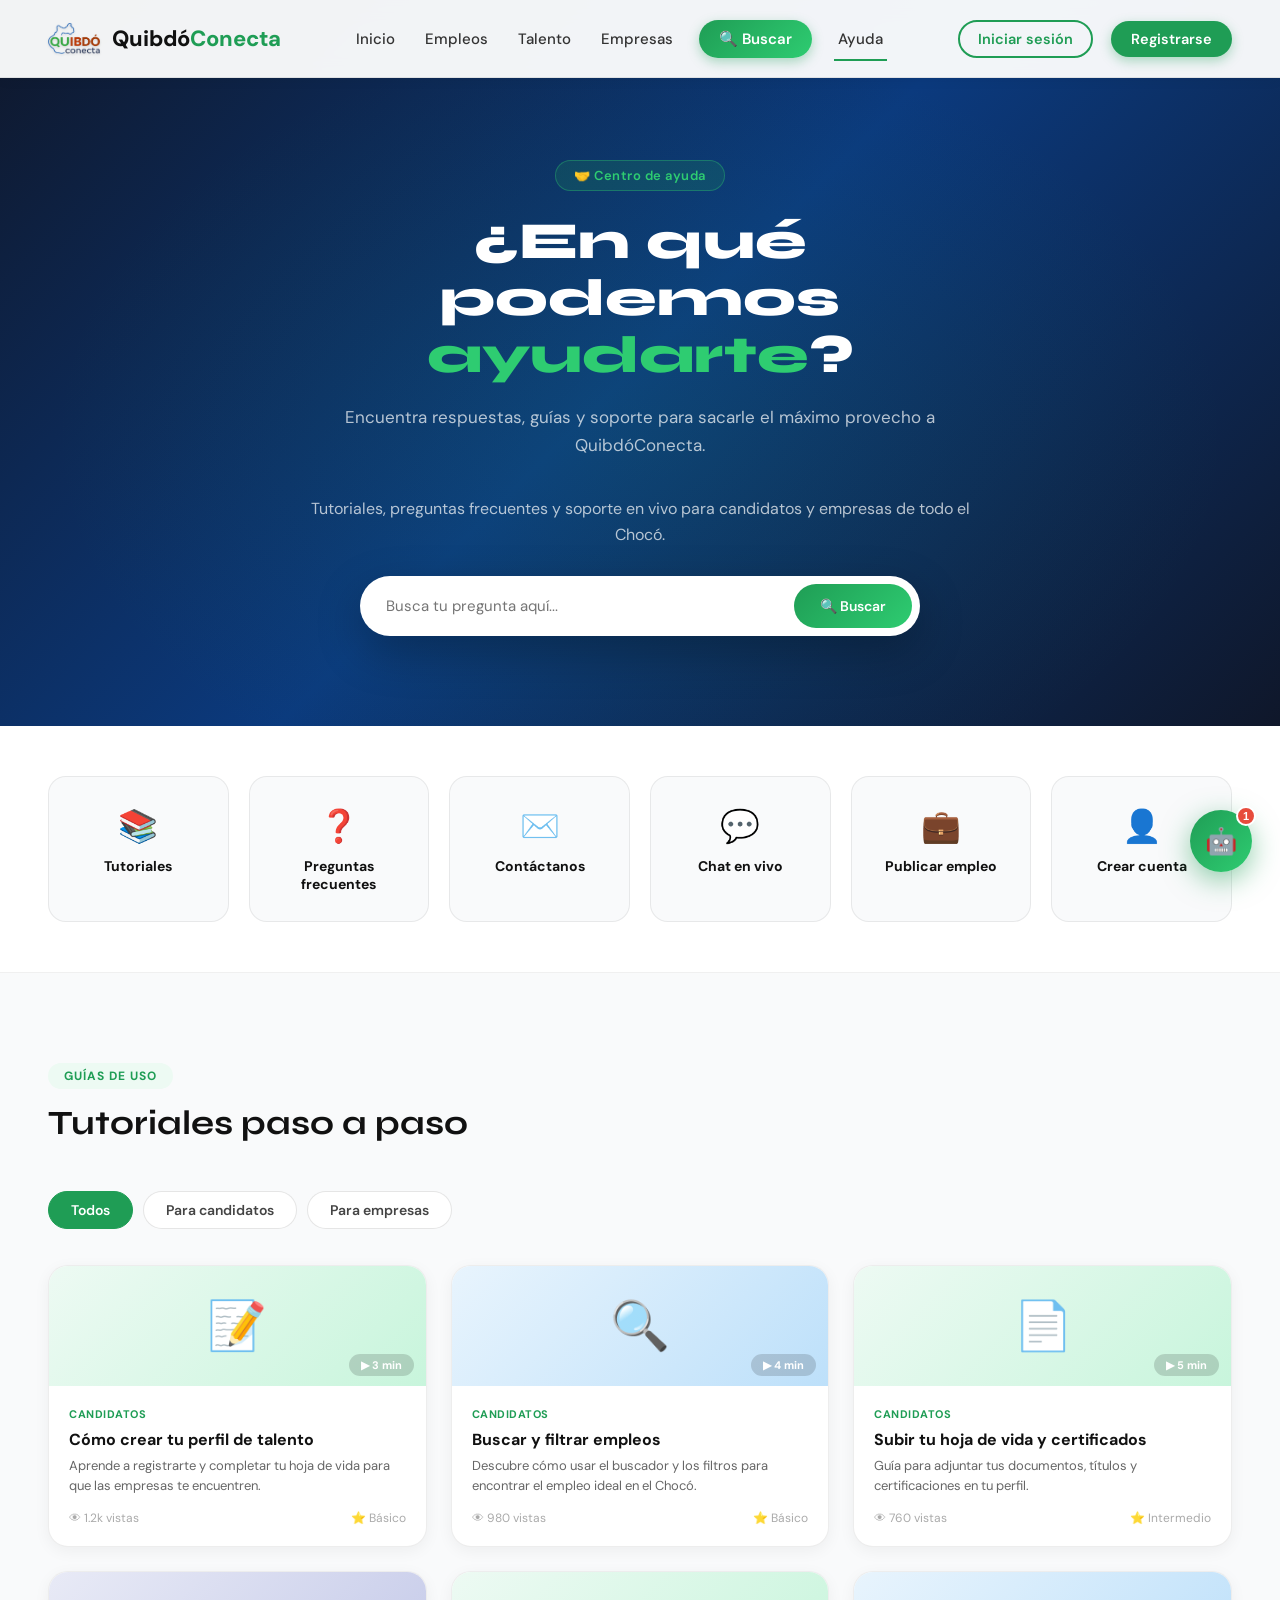
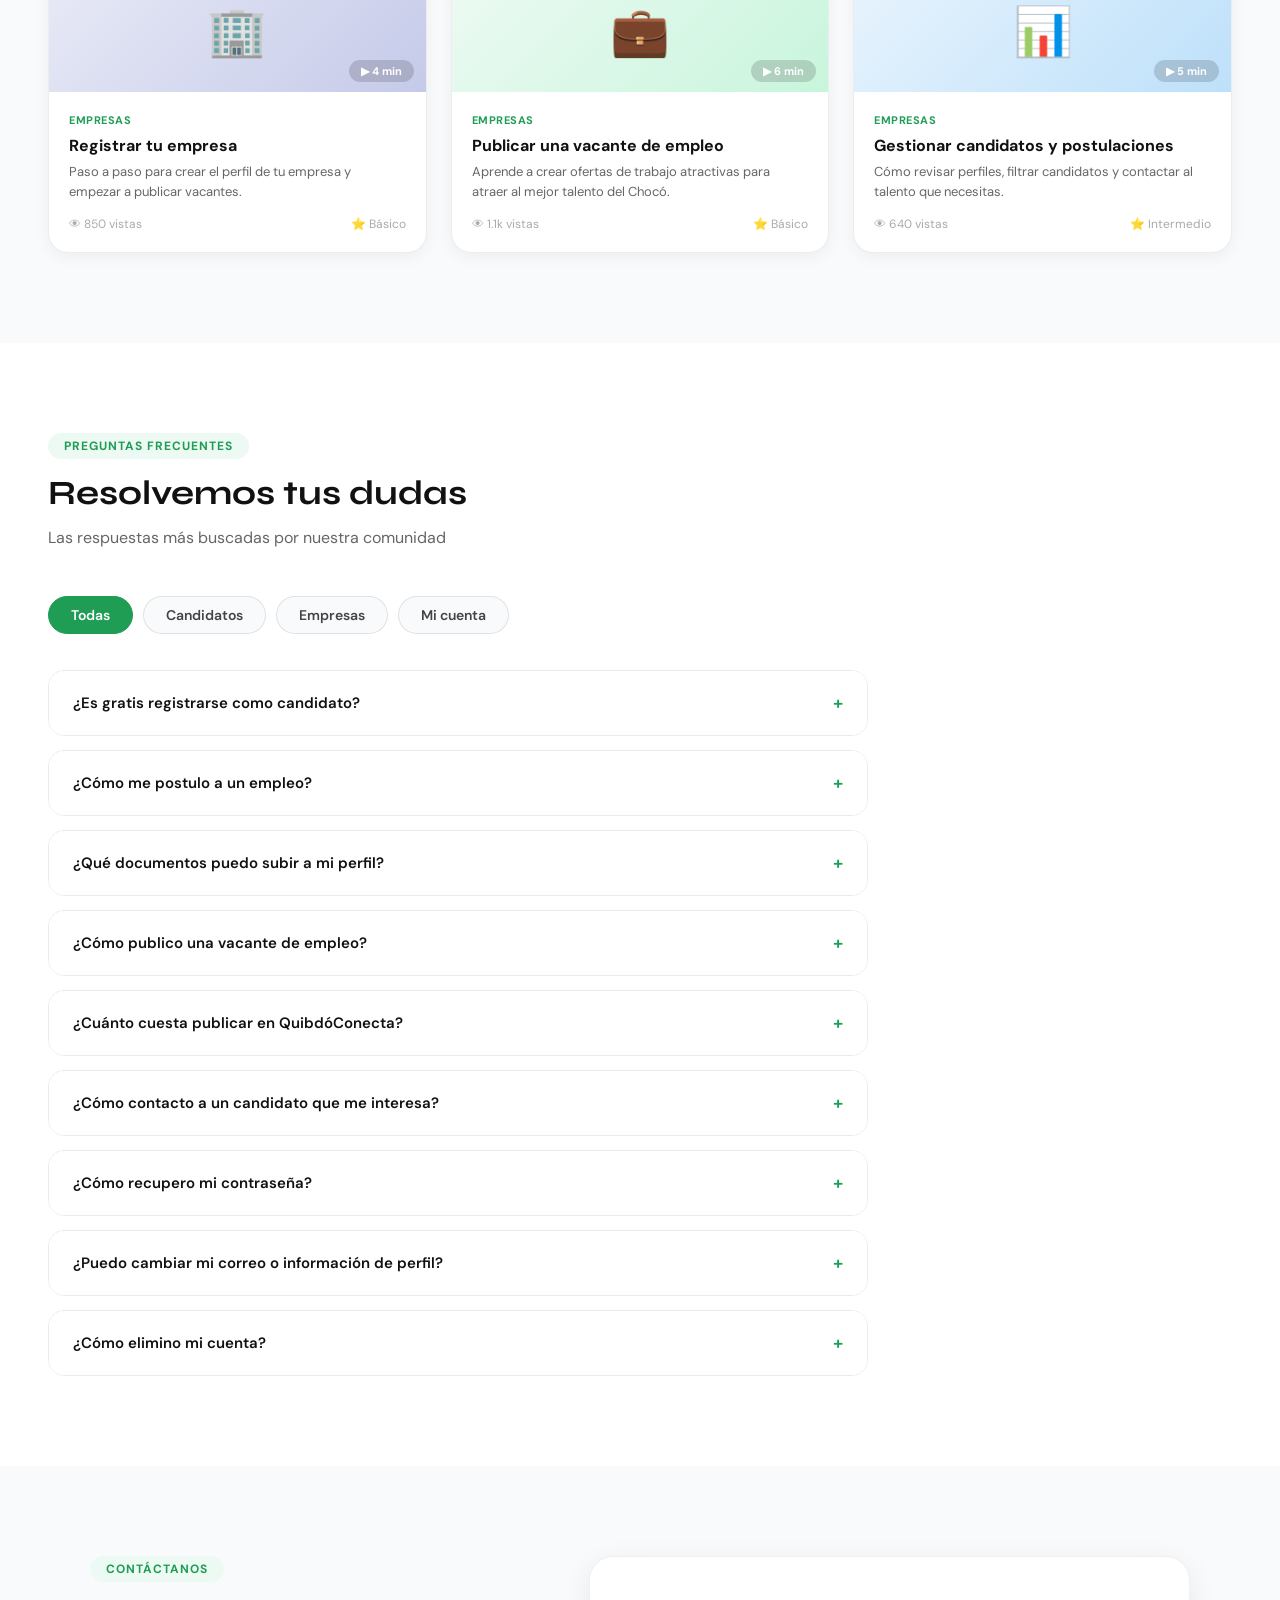
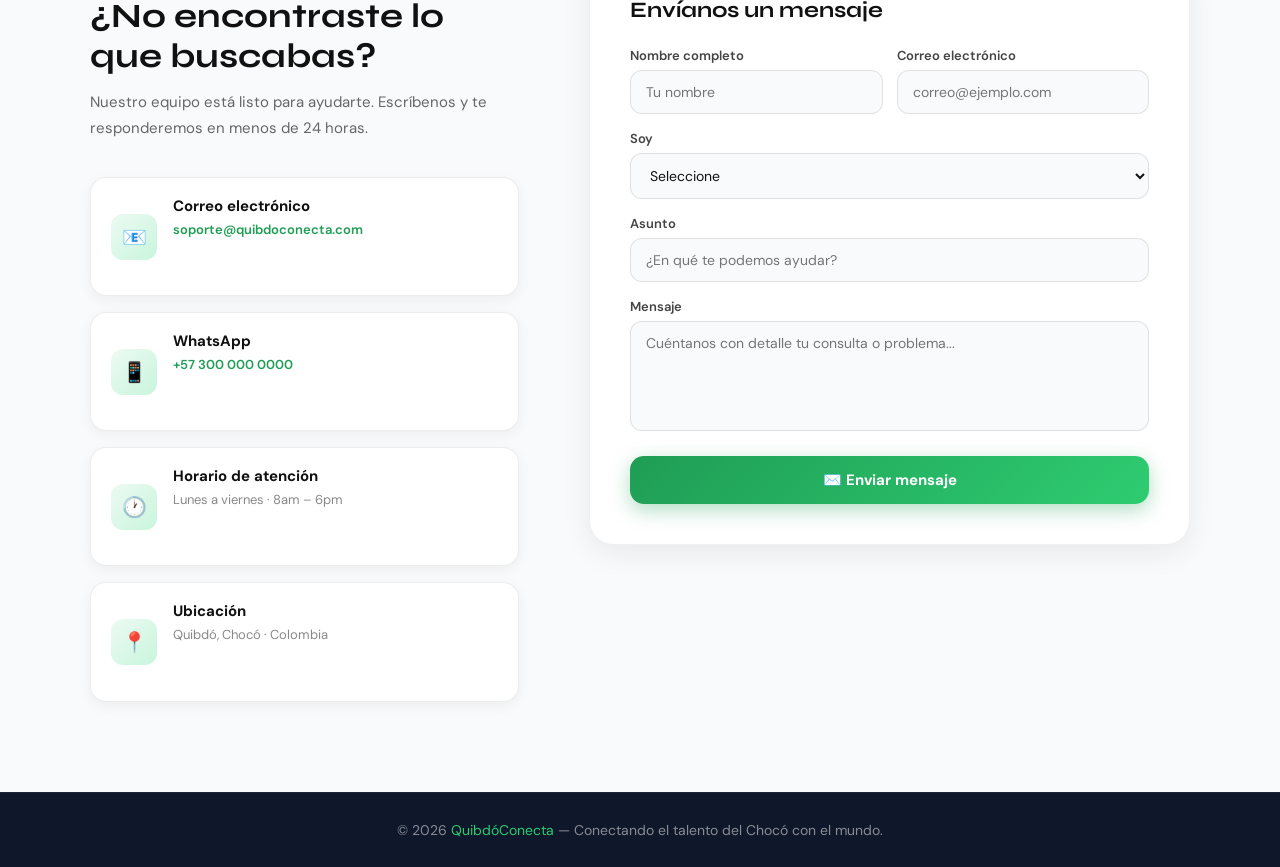
==== commit fc821f14: "descripción del cambio" ====
--- a/Ayuda.html
+++ b/Ayuda.html
@@ -1253,6 +1253,7 @@
             <a href="talentos.php">Talento</a>
             <a href="empresas.php">Empresas</a>
             
+            <a href="buscar.php" class="highlight">🔍 Buscar</a>
             <a href="Ayuda.html" class="active">Ayuda</a>
         </nav>
         <div class="nav-right">
@@ -1268,6 +1269,8 @@
         <a href="Empleo.php">💼 Empleos</a>
         <a href="talentos.php">🌟 Talento</a>
         <a href="empresas.php">🏢 Empresas</a>
+        
+        <a href="buscar.php">🔍 Buscar</a>
         
         <a href="Ayuda.html">❓ Ayuda</a>
         <div class="mobile-auth"><a href="inicio_sesion.php" class="m-login">Iniciar sesión</a><a href="registro.php"
@@ -1956,6 +1959,9 @@
         })();
     </script>
 
+
+<!-- Widget de sesión activa — QuibdóConecta -->
+<script src="js/sesion_widget.js"></script>
 </body>
 
 </html>
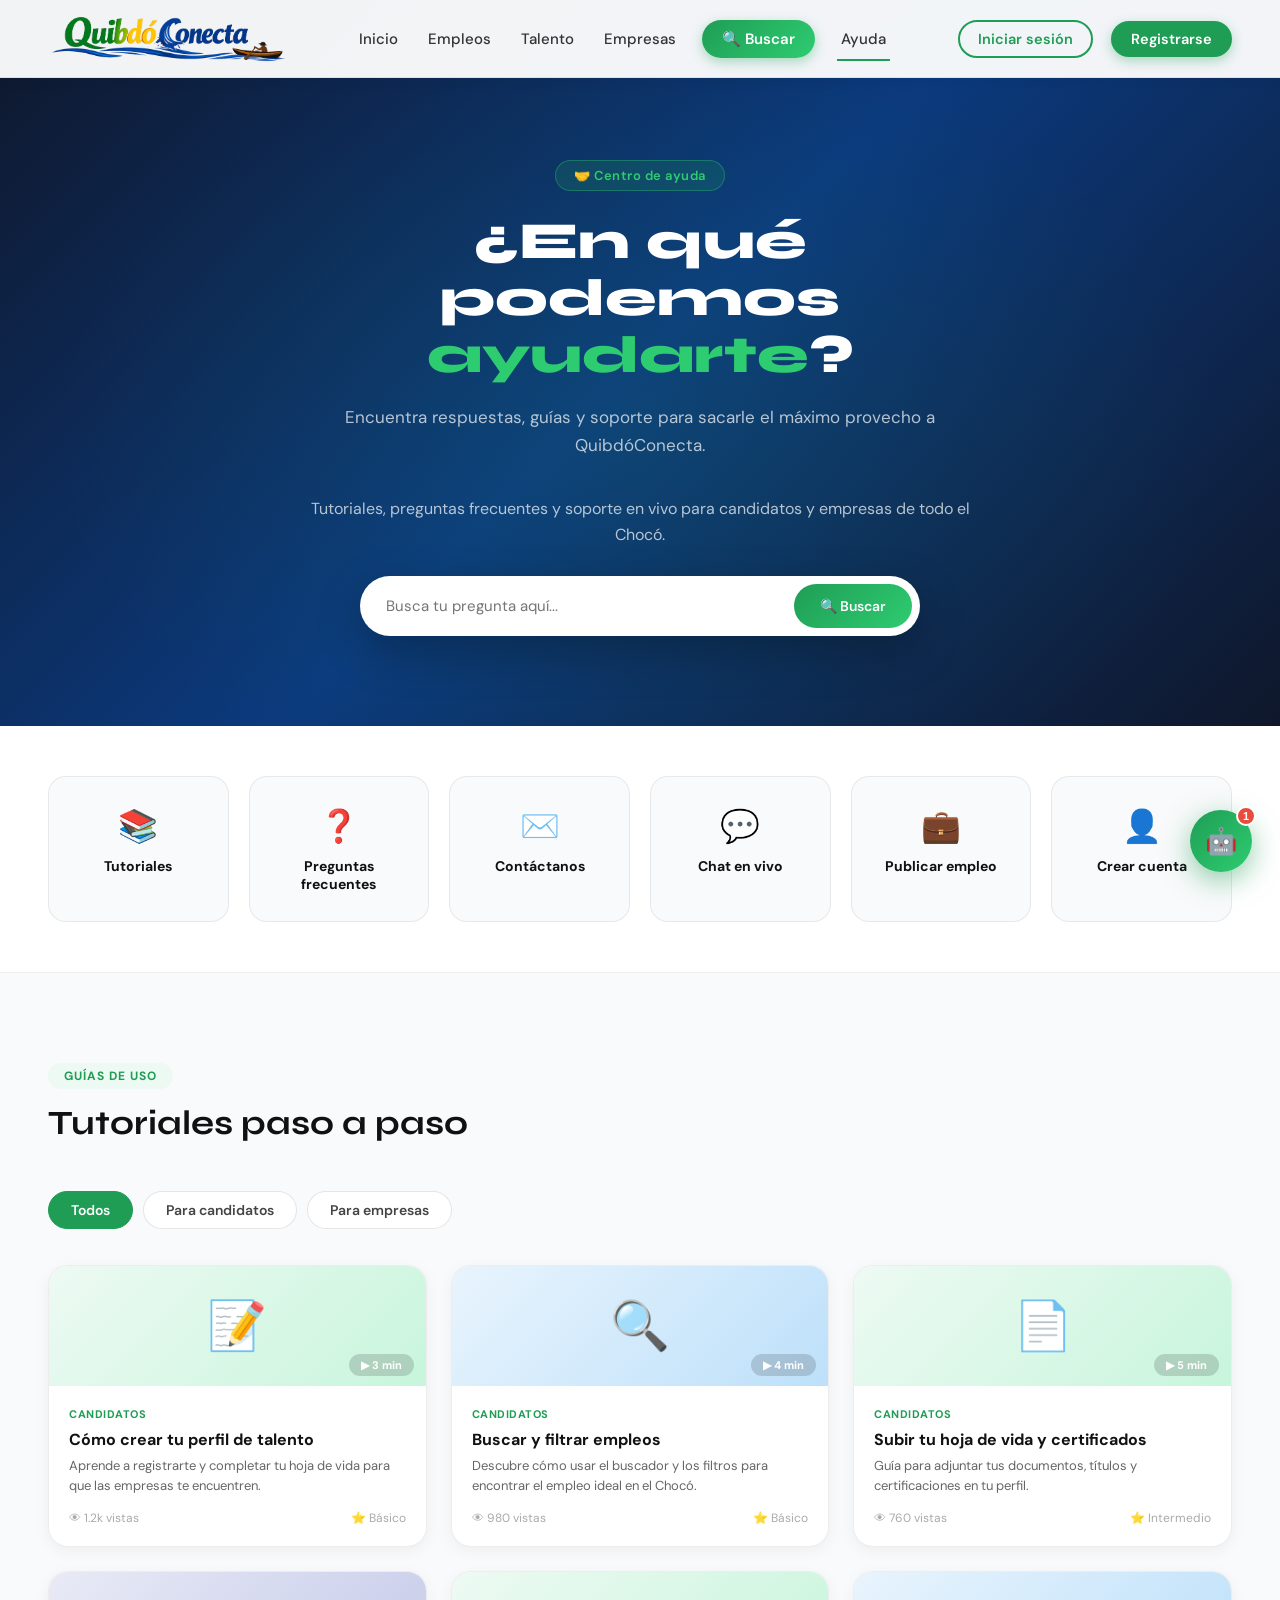
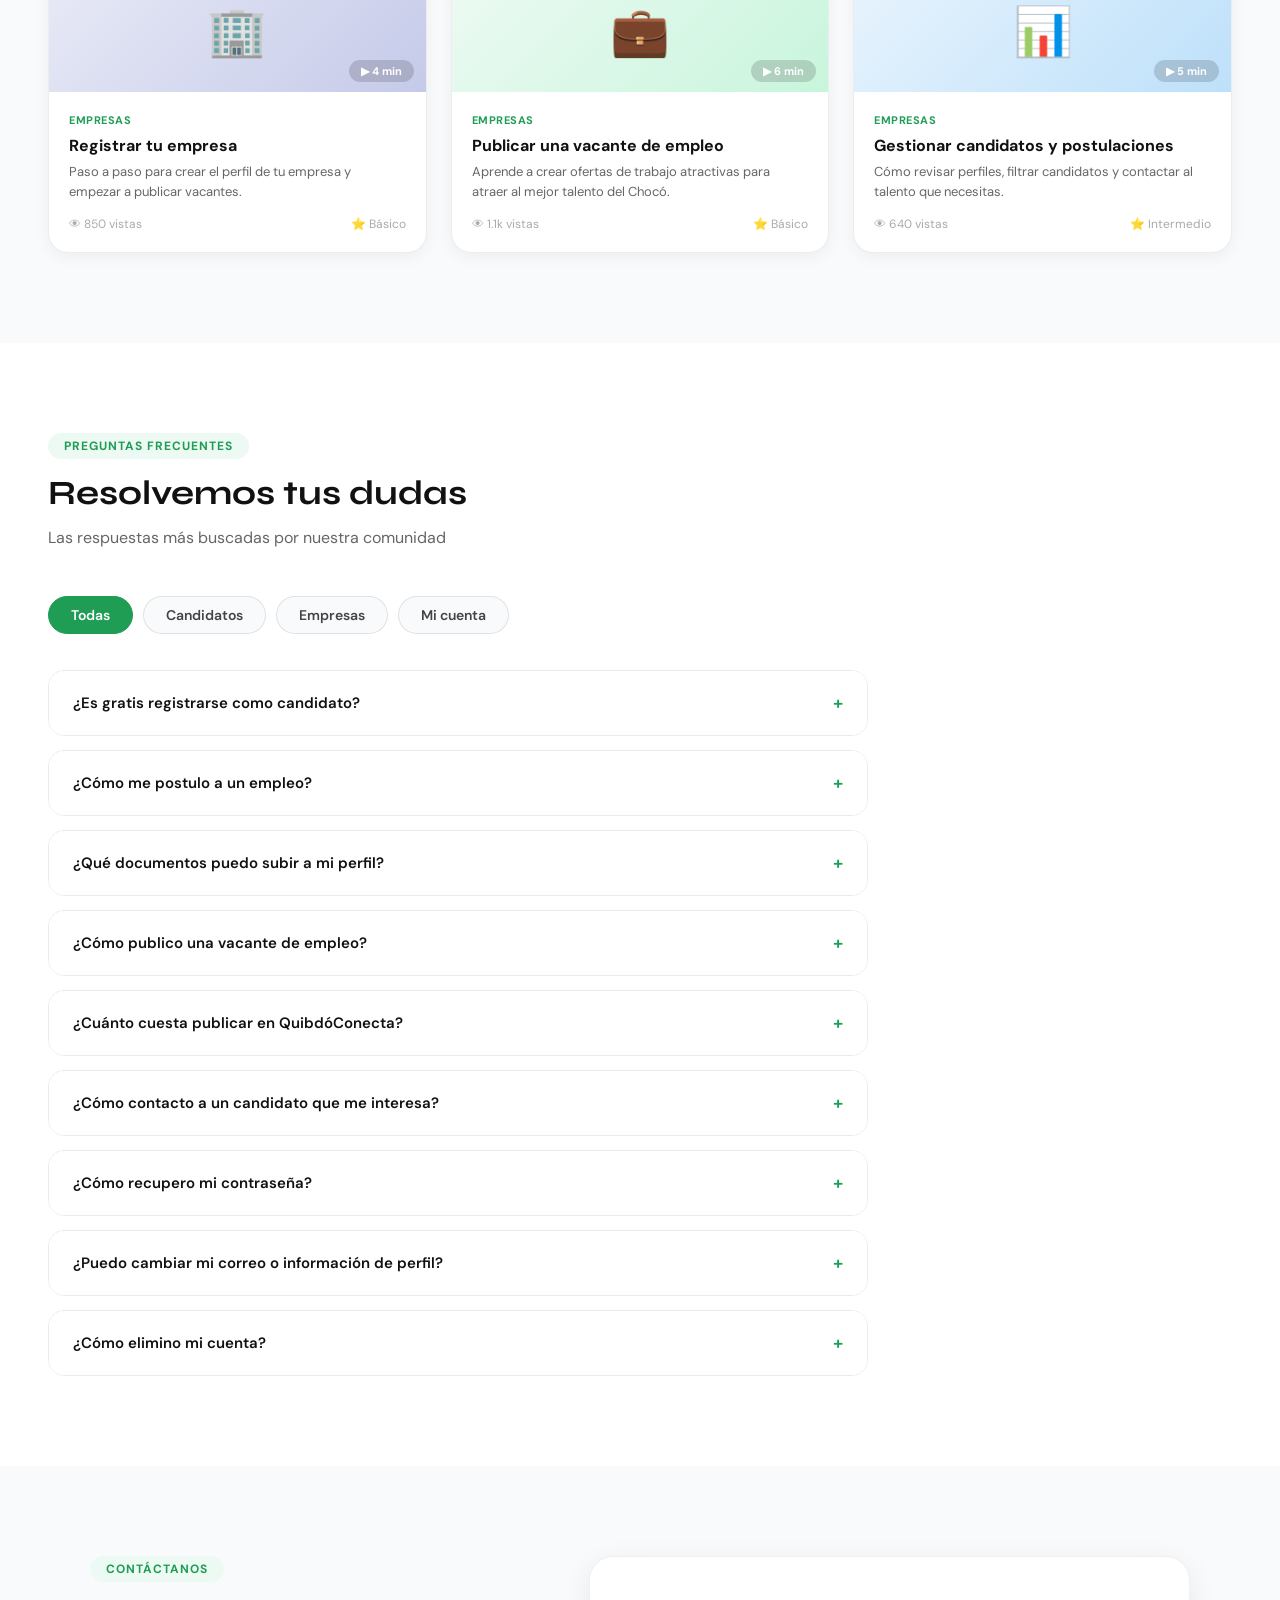
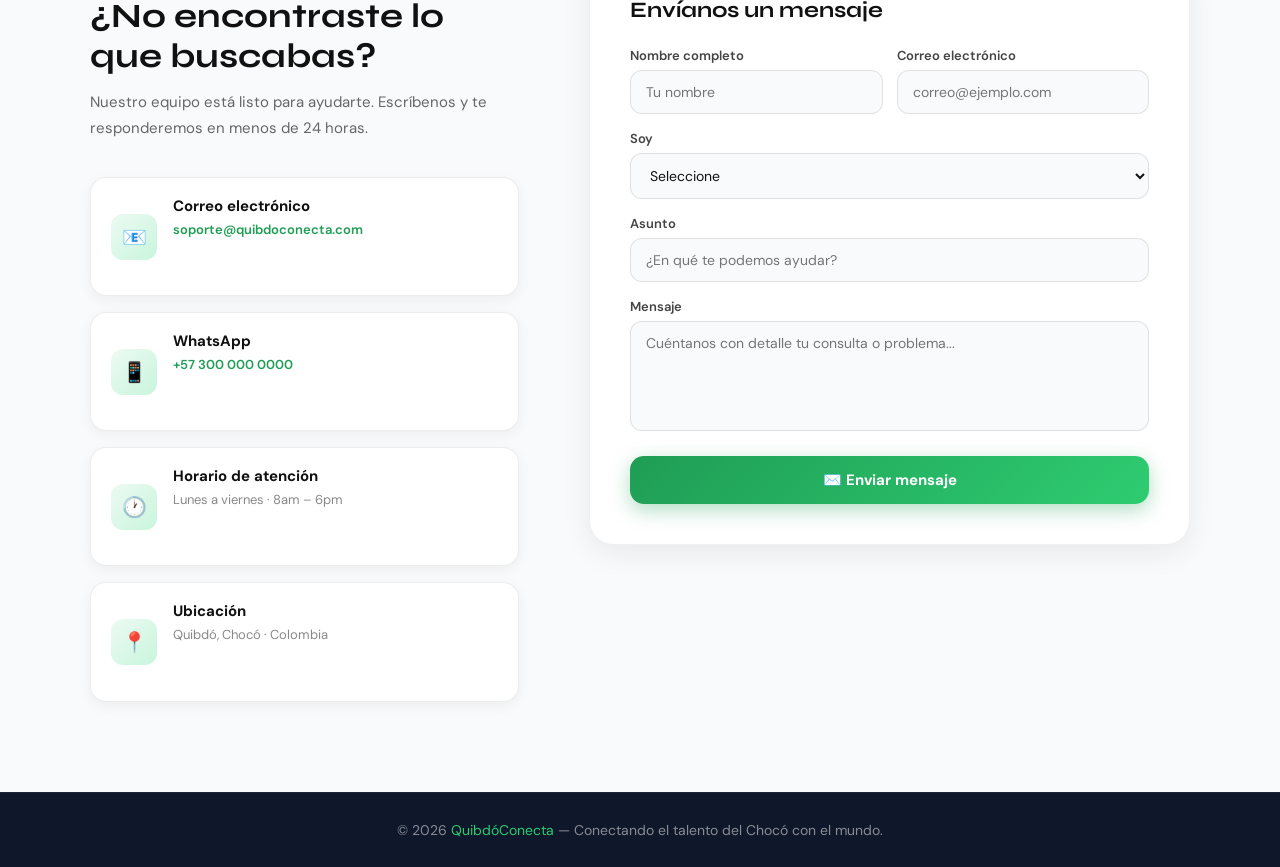
==== commit d99be20d: "descripción del cambio" ====
--- a/Ayuda.html
+++ b/Ayuda.html
@@ -21,7 +21,6 @@
             color: #111;
         }
 
-        /* ========================= NAVBAR ========================= */
         .navbar {
             position: fixed;
             top: 0;
@@ -55,6 +54,11 @@
             height: auto;
             filter: drop-shadow(0 1px 1px rgba(0, 0, 0, 0.15));
         }
+ .logo-navbar {
+            height: 48px;
+            width: auto;
+            object-fit: contain
+        }
 
         .brand {
             font-size: 22px;
@@ -149,7 +153,6 @@
             background: #166f3d;
         }
 
-        /* ========================= HERO ========================= */
         .hero-ayuda {
             padding: 160px 48px 90px;
             background: linear-gradient(135deg, #0f172a 0%, #0b3a7e 50%, #0f172a 100%);
@@ -205,7 +208,6 @@
             line-height: 1.7;
         }
 
-        /* BUSCADOR AYUDA */
         .search-ayuda {
             display: flex;
             align-items: center;
@@ -245,7 +247,6 @@
             opacity: 0.9;
         }
 
-        /* ACCESOS RÁPIDOS */
         .accesos {
             background: white;
             padding: 50px 48px;
@@ -285,7 +286,6 @@
             font-weight: 700;
         }
 
-        /* ========================= TUTORIALES ========================= */
         .tutoriales {
             padding: 90px 48px;
             background: #f9fafb;
@@ -318,7 +318,6 @@
             font-size: 34px;
         }
 
-        /* TABS TUTORIALES */
         .tutorial-tabs {
             display: flex;
             gap: 10px;
@@ -433,7 +432,6 @@
             color: #aaa;
         }
 
-        /* ========================= FAQ ========================= */
         .faq {
             padding: 90px 48px;
             background: white;
@@ -542,7 +540,6 @@
             display: block;
         }
 
-        /* ========================= CONTACTO ========================= */
         .contacto {
             padding: 90px 48px;
             background: #f9fafb;
@@ -622,7 +619,6 @@
             font-weight: 600;
         }
 
-        /* FORMULARIO CONTACTO */
         .contacto-form {
             background: white;
             border-radius: 24px;
@@ -745,7 +741,6 @@
             }
         }
 
-        /* ========================= CHAT WIDGET IA ========================= */
         .chat-btn {
             position: fixed;
             bottom: 28px;
@@ -824,7 +819,6 @@
             line-height: 1;
         }
 
-        /* Indicador web search */
         .chat-web-indicator {
             display: flex; align-items: center; gap: 6px;
             padding: 6px 14px;
@@ -883,7 +877,6 @@
         .chat-msg .time { font-size: 10px; color: #bbb; margin-top: 3px; padding: 0 4px; }
         .chat-msg.user .time { text-align: right; }
 
-        /* Source chips */
         .chat-sources {
             display: flex; flex-wrap: wrap; gap: 5px;
             margin-top: 7px; padding: 0 2px;
@@ -898,7 +891,6 @@
         }
         .chat-source-chip:hover { background: #1f9d55; color: white; border-color: #1f9d55; }
 
-        /* Typing indicator */
         .chat-typing {
             align-self: flex-start;
             display: flex; align-items: center; gap: 5px;
@@ -919,7 +911,6 @@
             40%          { transform: translateY(-6px); opacity: 1; }
         }
 
-        /* Searching indicator */
         .chat-searching {
             align-self: flex-start;
             display: flex; align-items: center; gap: 8px;
@@ -977,7 +968,6 @@
         .chat-send:hover { transform: scale(1.1); }
         .chat-send:disabled { opacity: .45; cursor: not-allowed; transform: none; }
 
-        /* ========================= FOOTER ========================= */
         footer {
             background: #0f172a;
             border-top: 1px solid rgba(255, 255, 255, 0.06);
@@ -991,8 +981,6 @@
             color: #2ecc71;
         }
 
-
-        /* ── HAMBURGER ── */
         .hamburger {
             display: none;
             flex-direction: column;
@@ -1101,7 +1089,6 @@
             color: white;
         }
 
-        /* ── SCROLL REVEAL BIDIRECCIONAL ── */
         .reveal {
             opacity: 0;
             transform: translateY(36px);
@@ -1113,9 +1100,6 @@
             transform: translateY(0);
         }
 
-        /* ========================= RESPONSIVE ========================= */
-
-        /* ── RESPONSIVE HERO COMPLETO 2026 ── */
         @media (max-width: 1200px) {
             .hero-ayuda h1 {
                 font-size: 44px;
@@ -1241,11 +1225,9 @@
 
 <body>
 
-    <!-- NAVBAR -->
     <header class="navbar">
         <div class="nav-left">
-            <img src="Imagenes/Quibdo.png" alt="Quibdó Conecta" class="logo">
-            <span class="brand">Quibdó<span>Conecta</span></span>
+            <img src="Imagenes/quibdo_desco_new.png" alt="Quibdó Conecta" class="logo-navbar">
         </div>
         <nav class="nav-center">
             <a href="index.html">Inicio</a>
@@ -1263,7 +1245,6 @@
         <button class="hamburger" id="hamburger" aria-label="Menú"><span></span><span></span><span></span></button>
     </header>
 
-    <!-- MENÚ MÓVIL -->
     <div class="mobile-menu" id="mobileMenu">
         <a href="index.html">🏠 Inicio</a>
         <a href="Empleo.php">💼 Empleos</a>
@@ -1277,7 +1258,6 @@
                 class="m-reg">Registrarse</a></div>
     </div>
 
-    <!-- HERO -->
     <section class="hero-ayuda">
         <div class="hero-ayuda-content">
             <span class="hero-badge">🤝 Centro de ayuda</span>
@@ -1287,12 +1267,11 @@
                 preguntas frecuentes y soporte en vivo para candidatos y empresas de todo el Chocó.</p>
             <div class="search-ayuda">
                 <input type="text" id="searchAyuda" placeholder="Busca tu pregunta aquí..." oninput="filtrarFAQ()">
-                <button>🔍 Buscar</button>
+                <button onclick="verificarSesionAyuda()">🔍 Buscar</button>
             </div>
         </div>
     </section>
 
-    <!-- ACCESOS RÁPIDOS -->
     <div class="accesos">
         <a class="acceso-card" href="#tutoriales">
             <span class="acc-icon">📚</span>
@@ -1320,7 +1299,6 @@
         </a>
     </div>
 
-    <!-- TUTORIALES -->
     <section class="tutoriales" id="tutoriales">
         <div class="section-header">
             <div>
@@ -1400,7 +1378,6 @@
         </div>
     </section>
 
-    <!-- FAQ -->
     <section class="faq" id="faq">
         <span class="section-label">Preguntas frecuentes</span>
         <h2>Resolvemos tus dudas</h2>
@@ -1523,7 +1500,6 @@
         </div>
     </section>
 
-    <!-- CONTACTO -->
     <section class="contacto" id="contacto">
         <div class="contacto-inner">
 
@@ -1608,18 +1584,15 @@
         </div>
     </section>
 
-    <!-- FOOTER -->
     <footer>
         <p>© 2026 <span>QuibdóConecta</span> — Conectando el talento del Chocó con el mundo.</p>
     </footer>
 
-    <!-- CHAT BUTTON -->
     <button class="chat-btn" onclick="toggleChat()" style="position:fixed;bottom:28px;right:28px;" aria-label="Abrir asistente IA">
         🤖
         <span class="chat-badge" id="chatBadge">1</span>
     </button>
 
-    <!-- CHAT WINDOW IA -->
     <div class="chat-window" id="chatWindow">
         <div class="chat-header">
             <div class="avatar">🌿</div>
@@ -1665,12 +1638,11 @@
     </div>
 
     <script>
-        /* ========================= NAVBAR ========================= */
+        
         window.addEventListener("scroll", () => {
             document.querySelector(".navbar").classList.toggle("abajo", window.scrollY > 50);
         });
 
-        /* ========================= FAQ TOGGLE ========================= */
         function toggleFAQ(el) {
             const respuesta = el.nextElementSibling;
             const estaAbierto = el.classList.contains('open');
@@ -1684,7 +1656,6 @@
             }
         }
 
-        /* ========================= FILTRAR FAQ POR TAB ========================= */
         function filtrarFAQTab(cat, btn) {
             document.querySelectorAll('.ftab').forEach(b => b.classList.remove('active'));
             btn.classList.add('active');
@@ -1693,7 +1664,6 @@
             });
         }
 
-        /* ========================= FILTRAR FAQ POR BÚSQUEDA ========================= */
         function filtrarFAQ() {
             const q = document.getElementById('searchAyuda').value.toLowerCase();
             document.querySelectorAll('.faq-item').forEach(item => {
@@ -1705,7 +1675,6 @@
             }
         }
 
-        /* ========================= FILTRAR TUTORIALES ========================= */
         function filtrarTutoriales(cat, btn) {
             document.querySelectorAll('.ttab').forEach(b => b.classList.remove('active'));
             btn.classList.add('active');
@@ -1714,7 +1683,6 @@
             });
         }
 
-        /* ========================= FORMULARIO CONTACTO ========================= */
         function enviarContacto() {
             const nombre = document.getElementById('cfNombre').value.trim();
             const correo = document.getElementById('cfCorreo').value.trim();
@@ -1733,10 +1701,9 @@
             document.getElementById('formSuccess').style.display = 'block';
         }
 
-        /* ========================= CHAT IA CON BÚSQUEDA WEB EN TIEMPO REAL ========================= */
         let chatAbierto  = false;
         let iaOcupada    = false;
-        let historial    = []; // historial para contexto multi-turno
+        let historial    = []; 
 
         function toggleChat() {
             chatAbierto = !chatAbierto;
@@ -1827,30 +1794,24 @@
             const msg   = input.value.trim();
             if (!msg || iaOcupada) return;
 
-            // Ocultar opciones rápidas después del primer mensaje
             document.getElementById('chatOptions').style.display = 'none';
 
-            // Mostrar mensaje del usuario
             addMsg(msg.replace(/\n/g,'<br>'), 'user');
             input.value = '';
             input.style.height = 'auto';
 
-            // Bloquear envío
             iaOcupada = true;
             const btn = document.getElementById('chatSendBtn');
             btn.disabled = true;
 
-            // Agregar al historial
             historial.push({ role: 'user', content: msg });
 
-            // Mostrar "buscando"
             showSearching();
 
             try {
                 const respuesta = await llamarIAConWeb(msg, historial);
                 removeIndicators();
 
-                // Streaming de texto letra por letra
                 const div   = document.createElement('div');
                 div.className = 'chat-msg bot';
                 const bubble = document.createElement('div');
@@ -1860,7 +1821,6 @@
 
                 await streamTexto(bubble, respuesta.texto);
 
-                // Agregar fuentes si hay
                 if (respuesta.fuentes && respuesta.fuentes.length) {
                     const srcDiv = document.createElement('div');
                     srcDiv.className = 'chat-sources';
@@ -1877,10 +1837,8 @@
 
                 document.getElementById('chatMessages').scrollTop = 99999;
 
-                // Guardar en historial
                 historial.push({ role: 'assistant', content: respuesta.texto });
 
-                // Mantener historial corto (últimos 8 turnos)
                 if (historial.length > 16) historial = historial.slice(-16);
 
             } catch(err) {
@@ -1895,7 +1853,7 @@
         }
 
         async function streamTexto(elemento, texto) {
-            // Renderiza el texto con efecto de stream suave
+            
             const palabras = texto.split(' ');
             let acumulado  = '';
             for (let i = 0; i < palabras.length; i++) {
@@ -1907,17 +1865,13 @@
         }
 
         async function llamarIAConWeb(pregunta, historial) {
-            /*
-             * Llama al proxy PHP seguro (Php/chat_ia.php)
-             * El proxy consulta la BD en tiempo real y luego llama a Anthropic.
-             * La API key NUNCA se expone al navegador.
-             */
+            
             const response = await fetch('Php/chat_ia.php', {
                 method: 'POST',
                 headers: { 'Content-Type': 'application/json' },
                 body: JSON.stringify({
                     message:  pregunta,
-                    messages: historial.slice(0, -1) // historial sin el mensaje actual
+                    messages: historial.slice(0, -1) 
                 })
             });
 
@@ -1937,7 +1891,6 @@
             };
         }
 
-        /* ========================= HAMBURGER ========================= */
         const ham = document.getElementById('hamburger');
         const mob = document.getElementById('mobileMenu');
         if (ham) {
@@ -1945,7 +1898,6 @@
             document.addEventListener('click', e => { if (!ham.contains(e.target) && !mob.contains(e.target)) { ham.classList.remove('open'); mob.classList.remove('open'); } });
         }
 
-        /* ========================= SCROLL REVEAL BIDIRECCIONAL ========================= */
         (function () {
             const reveals = document.querySelectorAll('.reveal');
             if (!reveals.length) return;
@@ -1959,9 +1911,40 @@
         })();
     </script>
 
-
-<!-- Widget de sesión activa — QuibdóConecta -->
 <script src="js/sesion_widget.js"></script>
+
+<div id="qc-login-modal" style="display:none;position:fixed;inset:0;background:rgba(0,0,0,.55);z-index:10000;align-items:center;justify-content:center;padding:20px;backdrop-filter:blur(8px)" onclick="if(event.target===this)cerrarModalLogin()">
+  <div style="background:#fff;border-radius:24px;max-width:420px;width:100%;box-shadow:0 24px 60px rgba(0,0,0,.22);overflow:hidden;animation:qcLoginIn .35s cubic-bezier(.34,1.56,.64,1)">
+    <div style="background:linear-gradient(135deg,#1f9d55,#2ecc71);padding:28px 28px 22px;text-align:center;position:relative">
+      <button onclick="cerrarModalLogin()" style="position:absolute;top:14px;right:16px;background:rgba(255,255,255,.2);border:none;color:#fff;width:32px;height:32px;border-radius:50%;font-size:16px;cursor:pointer;display:flex;align-items:center;justify-content:center">✕</button>
+      <div style="font-size:40px;margin-bottom:8px">❓</div>
+      <h2 style="margin:0;color:#fff;font-size:22px;font-weight:800;font-family:'DM Sans',sans-serif">Inicia sesión para buscar</h2>
+      <p style="margin:8px 0 0;color:rgba(255,255,255,.88);font-size:14px;font-family:'DM Sans',sans-serif">Accede a toda la ayuda y soporte de QuibdóConecta</p>
+    </div>
+    <div style="padding:28px 28px 24px;text-align:center">
+      <p style="margin:0 0 22px;color:#555;font-size:14.5px;line-height:1.6;font-family:'DM Sans',sans-serif">Para usar el buscador necesitas tener una cuenta. ¡Es gratis y solo toma un minuto!</p>
+      <a href="inicio_sesion.php" style="display:block;background:linear-gradient(135deg,#1f9d55,#2ecc71);color:#fff;padding:15px 24px;border-radius:14px;font-weight:700;font-size:15px;text-decoration:none;font-family:'DM Sans',sans-serif;box-shadow:0 4px 16px rgba(31,157,85,.35);margin-bottom:12px">🔑 Iniciar sesión</a>
+      <a href="registro.php" style="display:block;background:#f0faf5;color:#1f9d55;padding:14px 24px;border-radius:14px;font-weight:700;font-size:15px;text-decoration:none;font-family:'DM Sans',sans-serif;border:1.5px solid #c6ebd7">✨ Crear cuenta gratis</a>
+      <button onclick="cerrarModalLogin()" style="margin-top:16px;background:none;border:none;color:#aaa;font-size:13px;cursor:pointer;font-family:'DM Sans',sans-serif">Cancelar</button>
+    </div>
+  </div>
+</div>
+<style>@keyframes qcLoginIn{from{opacity:0;transform:scale(.88) translateY(20px)}to{opacity:1;transform:scale(1) translateY(0)}}</style>
+<script>
+function abrirModalLogin(){document.getElementById("qc-login-modal").style.display="flex";document.body.style.overflow="hidden";}
+function cerrarModalLogin(){document.getElementById("qc-login-modal").style.display="none";document.body.style.overflow="";}
+function verificarSesionAyuda(){
+  try {
+    const xhr = new XMLHttpRequest();
+    xhr.open('GET', 'api_usuario.php?action=perfil', false);
+    xhr.withCredentials = true;
+    xhr.send();
+    const d = JSON.parse(xhr.responseText);
+    if (d.ok && d.usuario) { filtrarFAQ(); return; }
+  } catch(e) {}
+  abrirModalLogin();
+}
+</script>
 </body>
 
 </html>
